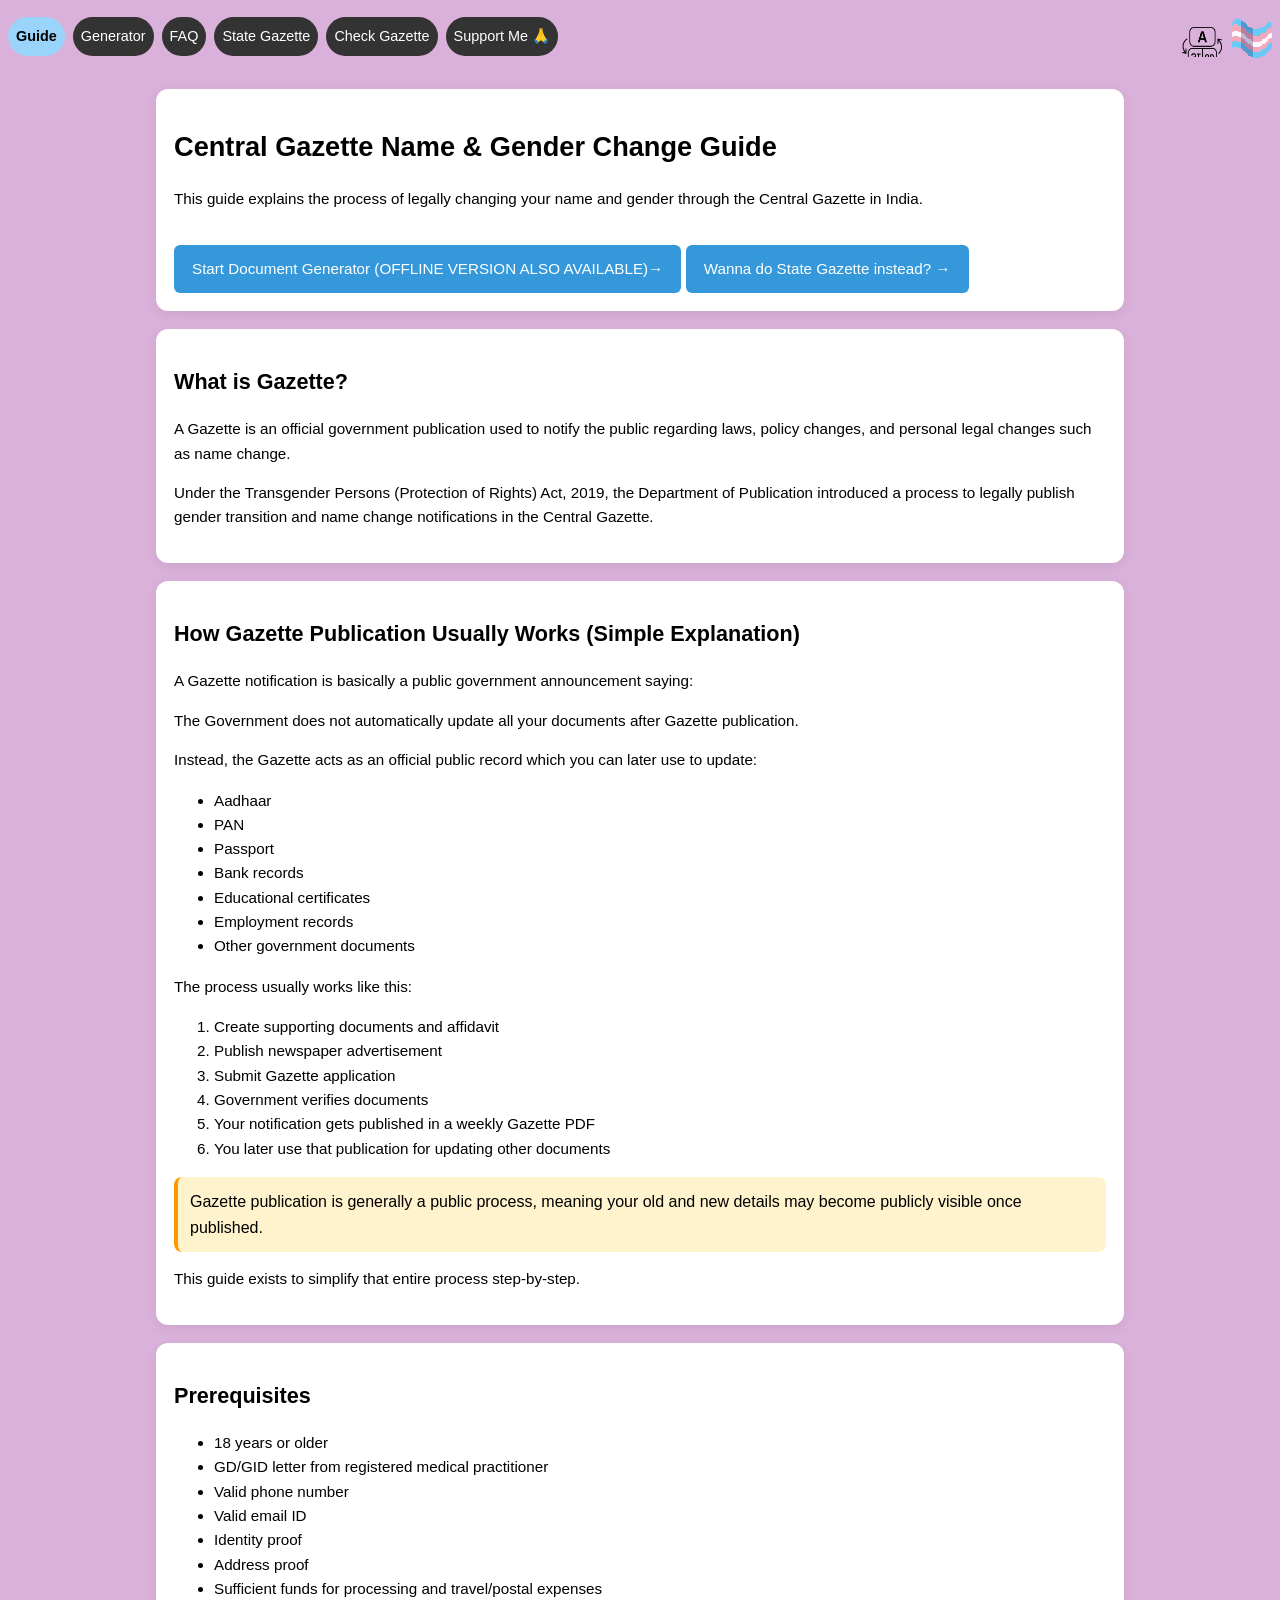
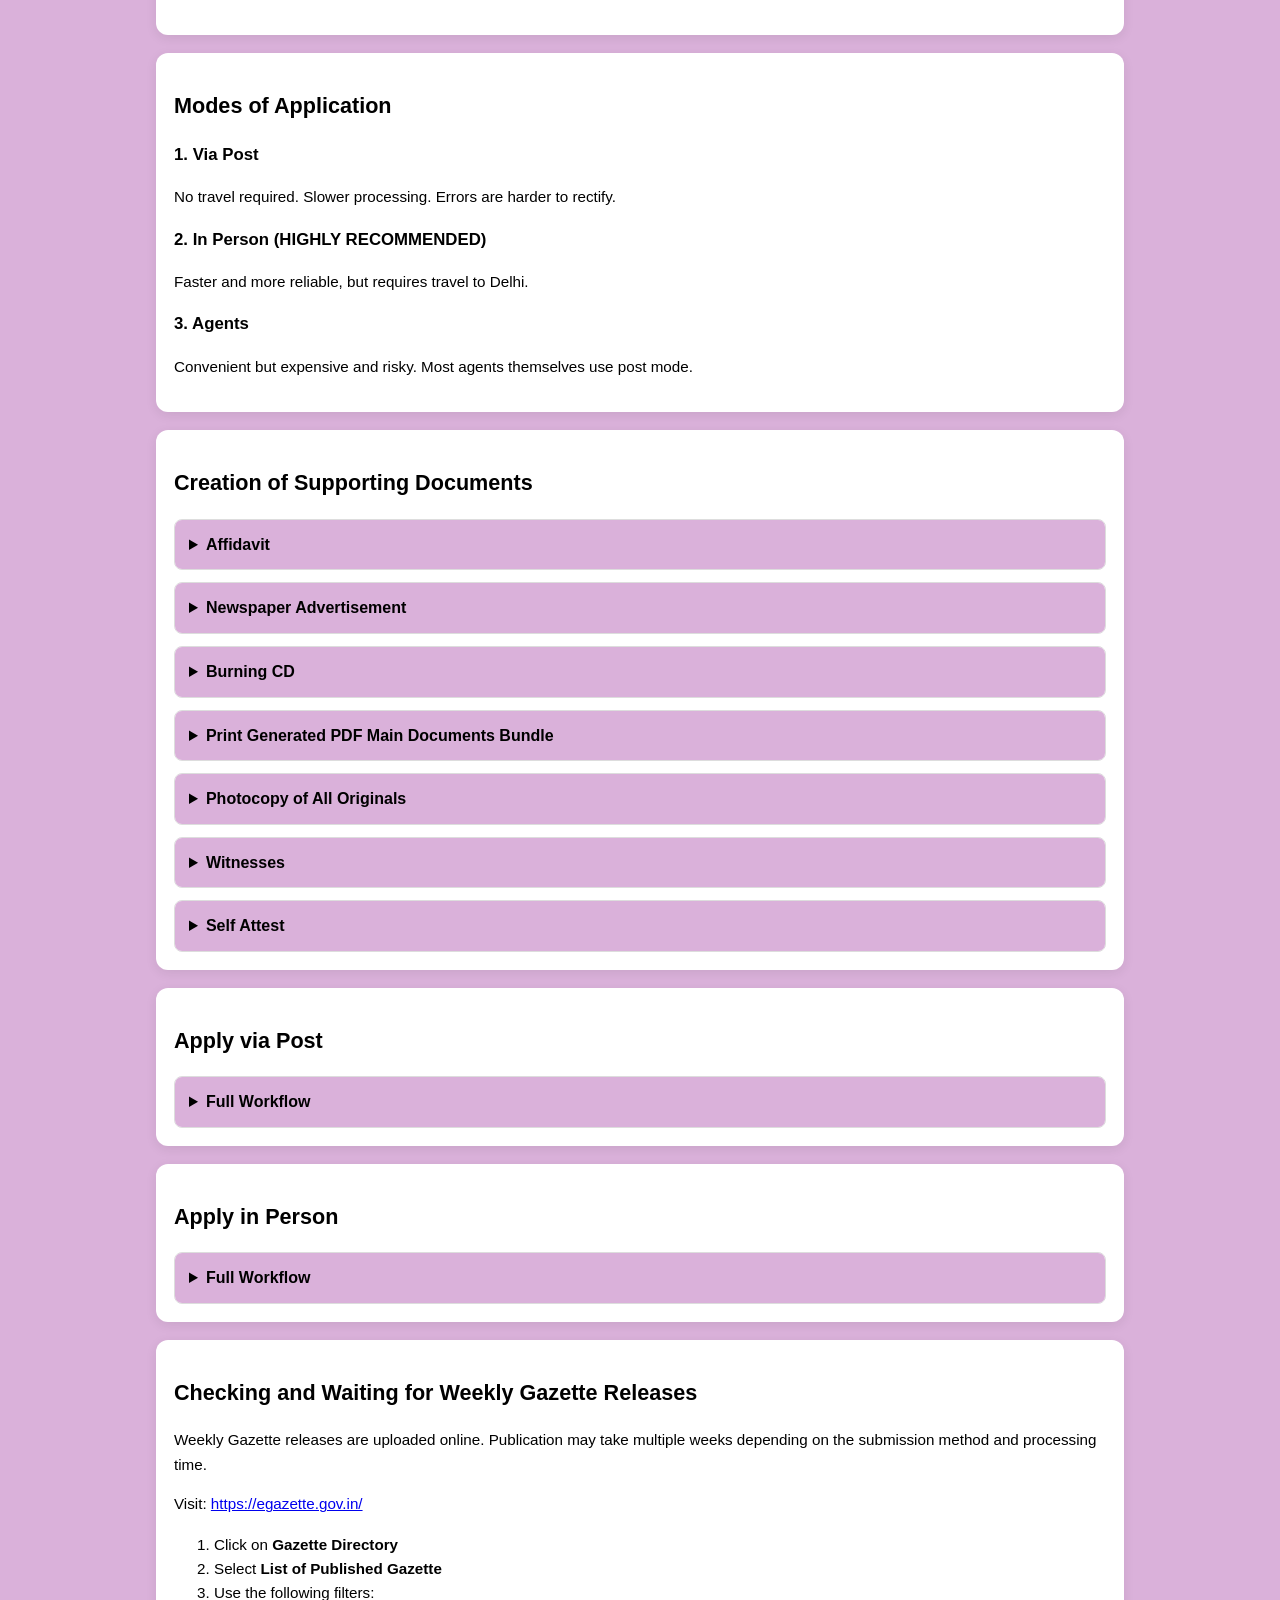
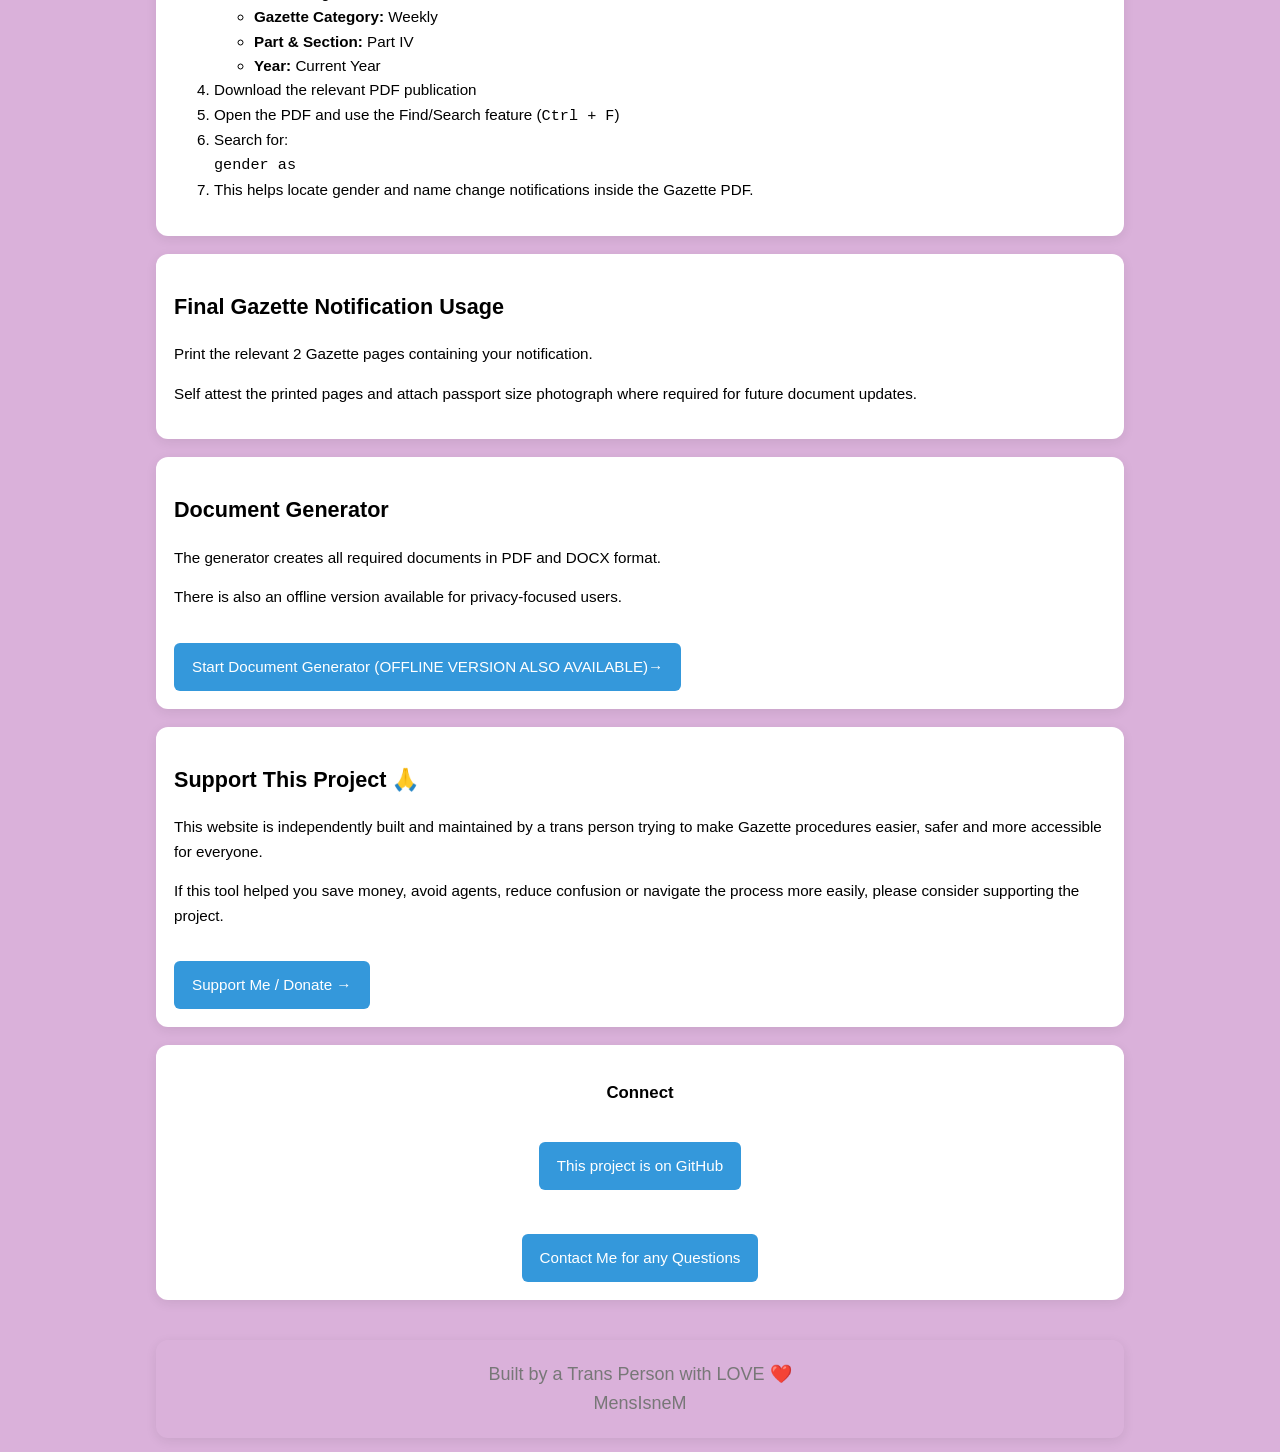
==== index.html @ 8c6c2947 "Update index.html" ====
<!DOCTYPE html>
<html lang="en">
<head>
<link rel="stylesheet" href="assets/styles.css">
<meta charset="UTF-8">
<meta name="viewport" content="width=device-width, initial-scale=1.0">
<title>Gazette Guide</title>

</head>
<style>
info-box {
  position: absolute;
  bottom: 130%;
  left: 50%;
  color: white;
  font-size: 12px;
  width: 200px;
  background: #eef7ff;
  border-left: 4px solid #3498db;
  padding: 12px;
  border-radius: 8px;
  margin-top: 12px;
  }
.ref-image {
  margin-top: 12px;
}

.ref-image img {
  background: #ddd;
}
img {
  width: 100%;
  height: auto;
  border-radius: 8px;
  margin-top: 10px;
}
</style>
<body>

<script>
// 1. Removed the 'layout' property so the standard combo box generates
function googleTranslateElementInit() {
  new google.translate.TranslateElement({
    pageLanguage: 'en',
    includedLanguages: 'en,hi,ta,kn,te,ml,bn,mr'
  }, 'google_translate_element');
}
</script>

<script src="https://translate.google.com/translate_a/element.js?cb=googleTranslateElementInit"></script>

<script>
let googleCombo = null;

function waitForTranslate() {
  // Looks for the standard translate dropdown
  googleCombo = document.querySelector(".goog-te-combo");

  if (!googleCombo) {
    setTimeout(waitForTranslate, 500);
  }
}

waitForTranslate();

function changeLanguage(lang) {
  if (!googleCombo) {
    console.log("Google Translate not ready yet");
    return;
  }

  // Set the value to the chosen language
  googleCombo.value = lang;
  
  // 2. Added { bubbles: true } so Google's listener actually hears the change
  googleCombo.dispatchEvent(new Event("change", { bubbles: true }));
}
</script>
<div id="navbar"></div>

<div class="container">

<!-- HERO -->
<div class="section">
  <h1>Central Gazette Name & Gender Change Guide</h1>

  <p>
    This guide explains the process of legally changing your name and gender
    through the Central Gazette in India.
  </p>

  <a href="generator.html" class="btn">Start Document Generator (OFFLINE VERSION ALSO AVAILABLE)→</a>
  <a href="State-gazette.html" class="btn">Wanna do State Gazette instead? →</a>
</div>

<!-- WHAT IS GAZETTE -->
<div class="section">
  <h2>What is Gazette?</h2>

  <p>
    A Gazette is an official government publication used to notify the public
    regarding laws, policy changes, and personal legal changes such as name change.
  </p>

  <p>
    Under the Transgender Persons (Protection of Rights) Act, 2019, the Department
    of Publication introduced a process to legally publish gender transition and
    name change notifications in the Central Gazette.
  </p>
</div>
<!-- HOW GAZETTE WORKS -->
<div class="section">

<h2>How Gazette Publication Usually Works (Simple Explanation)</h2>

<p>
A Gazette notification is basically a public government announcement saying:
</p>

<div class="info-box">

"This person previously known as X should now be known as Y, and/or their gender should now be recorded as Z."

</div>

<p>
The Government does not automatically update all your documents after Gazette publication.
</p>

<p>
Instead, the Gazette acts as an official public record which you can later use to update:
</p>

<ul>
  <li>Aadhaar</li>
  <li>PAN</li>
  <li>Passport</li>
  <li>Bank records</li>
  <li>Educational certificates</li>
  <li>Employment records</li>
  <li>Other government documents</li>
</ul>

<p>
The process usually works like this:
</p>

<ol>
  <li>Create supporting documents and affidavit</li>
  <li>Publish newspaper advertisement</li>
  <li>Submit Gazette application</li>
  <li>Government verifies documents</li>
  <li>Your notification gets published in a weekly Gazette PDF</li>
  <li>You later use that publication for updating other documents</li>
</ol>

<div class="warning-box">

Gazette publication is generally a public process, meaning your old and new details may become publicly visible once published.

</div>

<p>
This guide exists to simplify that entire process step-by-step.
</p>

</div>
<!-- PREREQUISITES -->
<div class="section">
  <h2>Prerequisites</h2>

  <ul>
    <li>18 years or older</li>
    <li>GD/GID letter from registered medical practitioner</li>
    <li>Valid phone number</li>
    <li>Valid email ID</li>
    <li>Identity proof</li>
    <li>Address proof</li>
    <li>Sufficient funds for processing and travel/postal expenses</li>
  </ul>
</div>

<!-- MODES -->
<div class="section">
  <h2>Modes of Application</h2>

  <h3>1. Via Post</h3>
  <p>No travel required. Slower processing. Errors are harder to rectify.</p>

  <h3>2. In Person (HIGHLY RECOMMENDED)</h3>
  <p>Faster and more reliable, but requires travel to Delhi.</p>

  <h3>3. Agents</h3>
  <p>Convenient but expensive and risky. Most agents themselves use post mode.</p>
</div>

<!-- CREATION OF SUPPORTING DOCS -->
<div class="section">

<h2>Creation of Supporting Documents</h2>

<!-- AFFIDAVIT -->
<details>
<summary> Affidavit</summary>

<div class="details-content">

<p>
Create or purchase an E-Stamp paper. there are many E-Stamp shops everywhere, go to one and instruct them to make a article 4 affidavit.</p>
<p>1. Give them the DETAILS as: <br>First party = Deadname <br>second party = not available(N/A) <br>stamp duty paid by = Deadname
</p>

<p>
2. Print or get it printed at the e-stamp shop, USE/Give the affidavit Matter DOCX generated to the E-stamp shop so they Over-Print the Matter on-to the empty place of the newly made E-stamp paper.
</p>

<p>
3. Get witness signatures.</p> 
<p>4. Notarize it with sign, seal and file entry.
Attach passport size photo if required.
</p>

<div class="subpoint">

<h4>Notary</h4>

<p>
Visit any practicing notary advocate. Ensure sign, seal and register/file entry
are done properly.
</p>

</div>

<details class="ref-image">
<summary> Affidavit Reference Image (without notary seals)</summary>

<div class="details-content">
<img src="ref/news-gazette-affidavit.webp" alt="News And Gazette Affidavit" loading="lazy">
</div>

</details>

</div>
</details>

<!-- NEWSPAPER -->
<details>
<summary> Newspaper Advertisement</summary>

<div class="details-content">

<p>
One English or Hindi <b>national daily</b> newspaper is generally sufficient.
</p>

<p>
Use the exact public notice format generated by the tool.
</p>

<p>
Recommended newspapers include The Economic Times and other widely circulated editions.
</p>

<p>
Preserve multiple physical copies safely for future updates such as Passport.
</p>

<details class="ref-image">
<summary> Example Advert</summary>

<div class="details-content">
<img src="ref/Advert_example.webp" alt="Example Advert" loading="lazy">
</div>
</details>
<div class="details-content">

<h4>Guide for The Economic Times</h4>
<details class="ref-image">
  <summary> Visual guide for Placing ad</summary>

  <div class="details-content">

    <img src="ref/news-guide1.webp" alt="News Guide 1" loading="lazy">
    <img src="ref/news-guide2.webp" alt="News Guide 2" loading="lazy">
    <img src="ref/news-guide3.webp" alt="News Guide 3" loading="lazy">
    <img src="ref/news-guide4.webp" alt="News Guide 4" loading="lazy">
    <img src="ref/news-guide5.webp" alt="News Guide 5" loading="lazy">

  </div>
</details>
<p>
Use a recommended newspaper like <b>Economic Times</b>. You can book an online advertisement here:
</p>

<p>
<a href="https://ads.timesofindia.com/" target="_blank">
https://ads.timesofindia.com/
</a>
</p>

<p><b>Booking Steps:</b></p>

<p>
Book commercial ads <br>→ Select category: <b>Tenders and Notices</b> <br>→  
Select type: <b>Display Ad Single Column</b> <br>→  
Select ad design & city <br>→  
"I wish to place ad in": <b>Choose your District/City</b> <br>→ Continue <br>
</p>

<p>
If prompted, sign in (use your <b>dead name</b> so invoice matches).
</p>

<p>
Header: <b>PUBLIC NOTICE</b> <br>→  
Select individual editions <br>→ Choose <b>Economic Times (CHOOSEN CITY)</b> <br>→  
Number of ads: <b>1</b> <br>→  
Publishing date: choose carefully (plan physical copy collection)
</p>

<p>
Compose ad:
</p>

<ul>
  <li>Box 1: <b>PUBLIC NOTICE</b></li>
  <li>Box 2: Text from generator tool</li>
  <li>Box 3: Full dead name</li>
</ul>

<p>
Preview will appear <br>→ Click <b>Calculate</b> <br>→ Continue <br>→  
Click <b>Ad Preview</b> <br>→ Download preview PDF <br>→  
Check "I hereby approve..." <br>→ Proceed
</p>

<p>
Final checkout:
</p>

<ul>
  <li>Upload <b>Affidavit + GID letter</b></li>
  <li>Comment: <b>"attached affidavit and gid"</b></li>
  <li>Apply promo code (if any)</li>
  <li>Proceed to payment</li>
</ul>

<p>
You will receive communication via email. If there are issues, they will contact you via call/email.  
Make sure to check cancellation terms if needed.
</p>


</div>



<div class="subpoint">

<h4>Collecting Physical Copies</h4>
<p>
Before placing the advert, ensure the newspaper edition is available locally.  
Contact newspaper vendors or distributors a day before and reserve <b>5–6 copies</b>.
</p>

<p>
No need to mention purpose—just request extra copies.  
Collect from agency office if required, or gather from multiple newsstands.
</p>
<p>
Coordinate with local newspaper vendors or agencies beforehand to reserve copies.
</p>


</div>
</details>

<!-- CD -->
<details>
<summary> Burning CD</summary>

<div class="details-content">

<p>
Use a blank CD (not DVD). Burn only the DOCX content generated by the tool.
</p>

<p>
Cyber cafes and xerox shops can usually perform CD burning if you do not own a CD writer.
</p>

<details class="ref-image">
<summary> CD matter example</summary>

<div class="details-content">
<img src="ref/CD_matter.webp" alt="CD Burning" loading="lazy">
 
</div>

</details>

</div>
</details>

<!-- MAIN DOCS -->
<details>
<summary> Print Generated PDF Main Documents Bundle</summary>

<div class="details-content">

<p>
Print all generated PDFs in A4 format including:
</p>

<ul>
<li>Undertaking</li>
<li>Self Declaration</li>
<li>Request Letter</li>
<li>CD Certificate</li>
</ul>

</div>
</details>

<!-- PHOTOCOPIES -->
<details>
<summary> Photocopy of All Originals</summary>

<div class="details-content">

<p>
Take black and white photocopies of all relevant documents such as:
</p>

<ul>
<li>Aadhaar</li>
<li>PAN</li>
<li>Passport</li>
<li>10th Marks Card</li>
<li>GID Letter</li>
<li>Affidavit</li>
<li>Medical Intervention Certificates</li>
<li>Newspaper Advertisement</li>
</ul>

</div>
</details>

<!-- WITNESSES -->
<details>
<summary> Witnesses</summary>

<div class="details-content">

<p>
Witnesses must sign on Undertaking, Self Declaration and Affidavit where applicable.
</p>

</div>
</details>

<!-- SELF ATTEST -->
<details>
<summary> Self Attest</summary>

<div class="details-content">

<p>
Sign and date photocopies before submission.
</p>

<details class="ref-image">
<summary> Reference Image</summary>

<div class="details-content">
<img src="ref/Self-Attested-Pan-Card.webp" alt="Self Attest" loading="lazy">
</div>

</details>

</div>
</details>

</div>

<!-- APPLY VIA POST -->
<div class="section">

<h2>Apply via Post</h2>

<details>
<summary> Full Workflow</summary>

<div class="details-content">

<div class="point">
<h4>1. Pay and Print Tax Challan on BharatKosh</h4>


<div class="bharatkosh-guide">
  <h2>BharatKosh Payment Guide</h2>

  <p>
    Generate and pay Gazette publication fees through the BharatKosh portal,
    then print and save the challan/payment receipt PDF.
  </p>

  <p>
    <strong>Portal:</strong><br>
    <a href="https://bharatkosh.gov.in/" target="_blank">
      https://bharatkosh.gov.in/
    </a>
  </p>

  <ol>
    <li>
      Open the BharatKosh portal and select:
      <br>
      <strong>Quick Payment / Non-Registered Users</strong>
    </li>

    <li>
      Under <strong>Depositor's Category</strong>, select:
      <br>
      <strong>Individual</strong>
    </li>

    <li>
      In the <strong>Purpose</strong> section:
      <ul>
        <li>Click the <strong>magnifying glass/search icon</strong></li>
        <li>A popup window will open</li>
      </ul>
    </li>

    <li>
      Inside the popup:
      <ul>
        <li>
          Under <strong>Ministry</strong>, select:
          <br>
          <strong>Ministry of Housing and Urban Affairs</strong>
        </li>

        <li>
          In the <strong>Purpose</strong> search box, type:
          <br>
          <code>sale of gazette</code>
        </li>

        <li>
          Select the highlighted search result and press <strong>Search</strong>
        </li>

        <li>
          Click the <strong>blue highlighted text</strong>
        </li>
      </ul>
    </li>

    <li>
      Under <strong>Drawing & Disbursing Office (DDO)</strong>, select:
      <br>
      <strong>Controller of Publication, New Delhi</strong>
    </li>

    <li>
      Enter the payment amount:
      <ul>
        <li><strong>₹1400</strong> base fee</li>
        <li><strong>+ ₹250 per alias</strong> (if applicable)</li>
      </ul>
    </li>

    <li>
      In the <strong>Remarks</strong> field, enter:
      <br>
      <code>Name and Gender change</code>
    </li>

    <li>
      Enter the captcha and press <strong>Add</strong>
    </li>

    <li>
      After the payment entry appears in the list, press:
      <br>
      <strong>NEXT</strong>
    </li>

    <li>
      Enter your full personal details and press:
      <br>
      <strong>NEXT</strong>
    </li>

    <li>
      Select:
      <br>
      <strong>Online Payment</strong>
      <br>
      then press:
      <br>
      <strong>Pay</strong>
    </li>

    <li>
      After successful payment:
      <ul>
        <li>Save the <strong>Acknowledgement Number</strong></li>
        <li>Download and save the <strong>Payment Receipt PDF</strong></li>
        <li>Print the receipt for your Gazette application packet</li>
      </ul>
    </li>
  </ol>

  <div class="note">
    <strong>Important:</strong><br>
    Please select the appropriate Ministry from the dropdown menu while searching for the Purpose.
  </div>
</div>
<details class="ref-image">
<summary> Reference Image</summary>

<div class="details-content">
<img src="ref/BHARATHKOSH.webp" alt="Bharatkosh" loading="lazy">
</div>

</details>
</div>

<div class="point">
<h4>2. Enclose Everything in Envelope</h4>

<p>
Arrange all original supporting documents, photocopies, CD, challan and generated forms neatly.</p>

<p>Only a <b>A4 Clothline Envolope</b> should be used, Do not use other type as can break in transit.</p>
<p> 
<b>TOP of the Application file.</b><br>
1-Request letter (two passport size photos stapled and signed over-top right corner)<br>
2-Bharatkosh payment printout<br>
3-Public Notice<br>
4-Photocopy of GID (Self Attested)<br>
5-Photocopy of Other Medical documents (Self Attested)<br>
6-Photocopy of Aadhaar (Self Attested)<br>
7-Photocopy of PAN (Self Attested)<br>
8-Photocopy of Other ID proof (Self Attested)<br>
9-Original Affidavit<br>
10-Original Newspaper Advert only 1 Page folded (Circle the advert in pen)<br>
11-Photocopy of the Affidavit (Self Attested)<br>
12-Undertaking<br>
13-Public notice<br>
14-Burned CD Inside Hard case and cover (Make sure to use 2 layers of bubble wrap)<br>
15-CD Certificate<br>
<b>^ BOTTOM of the Application file.</b>
</p>

</div>

<div class="point">
<h4>3. Use the Posting Label Generated by Tool</h4>

<p>
Print and paste generated postal label onto envelope.
</p>
</div>

<div class="point">
<h4>4. Submission at Any IndiaPost Office</h4>

<p>
Submit via IndiaPost's Speed Post ONLY and preserve tracking/number slip safely.
</p>
</div>

</div>
</details>

</div>

<!-- APPLY IN PERSON -->
<div class="section">

<h2>Apply in Person</h2>

<details>
<summary> Full Workflow</summary>

<div class="details-content">

<div class="point">
<h4>Plan Trip to Department of Publication, Delhi</h4>

<p>
Plan accommodation, travel and document organization before arriving.
</p>
</div>

<div class="point">
<h4>Premises</h4>

<details class="ref-image">
<summary> Map</summary>

<div class="details-content">
<img src="ref/DOP_Layout.webp" alt="Premises2" loading="lazy">
<img src="ref/route_map.webp" alt="Premises" loading="lazy">

</div>

</details>
</div>
<div class="point">
<h4>Queue</h4>

<p>
Arrive early morning to reduce waiting time.
</p>
 <p>
7AM Token que, since they issue only 200 tokens a day, its best to arrive very early.

</p>
<div class="details-content">
<img src="ref/token-que.webp"  alt="Token Queue" loading="lazy">
</div>
<p>
Issuing tokens is quick, so please sit in the numbered chairs while line moves. do not leave this que as youll loose the oppurtunity to get tokens.
</p>
<p>
Once 200 tokens are issued, they call from num 1. 10AM to 1PM they service 100 tokens and 2PM to 4PM they service rest 100 tokens.</p>
<div class="details-content">
<img src="ref/service-que.webp"  alt="Service Que" loading="lazy">
</div>
<p>The door on the left is the service hall, you would see more chairs for waiting inside (WITH AC).
</p>
<div class="details-content">
<img src="ref/Token.webp"  alt="Token" loading="lazy">
</div>
<p>
Do Not loose your token as its very important until the payment.
</p>

</div>


<div class="point">
<h4>Verification</h4>

<p>
Officials verify originals, photocopies and generated documents, sign thier name and send you off to payment.
</p>
</div>

<div class="point">
<h4>Payment via Card</h4>
<div class="details-content">
<img src="ref/Payment.webp"  alt="payment" loading="lazy">
</div>
<p>
Carry debit/credit card , they dont accept CASH, or if you forgot Cards then go to the nearby xerox shop for generating bharathkosh tax recipt and attach that with the application.
</p>
<p>
Collect the gazette recipt and keep it safe. thats it, done!.
</p>
</div>

</div>

</details>

</div>

<!-- WAITING -->
<div class="section">

  <h2>Checking and Waiting for Weekly Gazette Releases</h2>

  <p>
    Weekly Gazette releases are uploaded online. Publication may take multiple
    weeks depending on the submission method and processing time.
  </p>

  <p>
    Visit:
    <a href="https://egazette.gov.in/" target="_blank">
      https://egazette.gov.in/
    </a>
  </p>

  <ol>
    <li>
      Click on <strong>Gazette Directory</strong>
    </li>

    <li>
      Select <strong>List of Published Gazette</strong>
    </li>

    <li>
      Use the following filters:
      <ul>
        <li><strong>Gazette Category:</strong> Weekly</li>
        <li><strong>Part &amp; Section:</strong> Part IV</li>
        <li><strong>Year:</strong> Current Year</li>
      </ul>
    </li>

    <li>
      Download the relevant PDF publication
    </li>

    <li>
      Open the PDF and use the Find/Search feature
      (<code>Ctrl + F</code>)
    </li>

    <li>
      Search for:
      <br>
      <code>gender as</code>
    </li>

    <li>
      This helps locate gender and name change notifications inside the Gazette PDF.
    </li>
  </ol>

</div>

<!-- FINAL PRINT -->
<div class="section">

<h2>Final Gazette Notification Usage</h2>

<p>
Print the relevant 2 Gazette pages containing your notification.
</p>

<p>
Self attest the printed pages and attach passport size photograph where required for future document updates.
</p>

</div>

<!-- GENERATOR -->
<div class="section">

<h2>Document Generator</h2>

<p>
The generator creates all required documents in PDF and DOCX format.
</p>

<p>
There is also an offline version available for privacy-focused users.
</p>

<a href="generator.html" class="btn">Start Document Generator (OFFLINE VERSION ALSO AVAILABLE)→</a>

</div>
<div class="section">

<h2>Support This Project 🙏</h2>

<p>
This website is independently built and maintained by a trans person trying to make Gazette procedures easier, safer and more accessible for everyone.
</p>

<p>
If this tool helped you save money, avoid agents, reduce confusion or navigate the process more easily, please consider supporting the project.
</p>

<a href="support.html" class="btn">
Support Me / Donate →
</a>

</div>
<div class="section center">
  <h3>Connect</h3>

  
  <a class="btn" href="https://github.com/MensIsneM/Gazette" target="_blank">
    This project is on GitHub
  </a>

  <br><br>

  <a class="btn" href="mailto:mensisnem.dev@gmail.com">
    Contact Me for any Questions
  </a>
</div>

<!-- FOOTER -->
<div class="footer">
  Built by a Trans Person with LOVE ❤️<br>MensIsneM
</div>
<script src="assets/components.js"></script>
<script>
  loadNavbar("guide");
</script>
</div>
</div>
</body>
</html>
---- assets/styles.css ----
body {
  font-family: Arial, sans-serif;
  margin: 0;
  background: #DAB1DA;
  line-height: 1.6;
  overflow-x: hidden;
  max-width: 100vw; 
  top: 0 !important;
}

.container {
  width: 100%;
  max-width: 1000px;
  margin: auto;
  padding: 16px;
  box-sizing: border-box;
}

.section {
  background: white;
  padding: 18px;
  margin-bottom: 18px;
  border-radius: 12px;
  box-shadow: 0 3px 12px rgba(0,0,0,0.08);
}

.center {
  text-align: center;
}

.footer {  
padding: 20px;
  text-align: center;  margin-top: 20px;
  font-size: 18px;  border-radius: 12px;
  color: #777;  box-shadow: 0 3px 12px rgba(0,0,0,0.08);
  margin-top: 40px;}


/* navigation bar */

.nav {
  background: transparent;
  padding: 8px;
  position: sticky;
  top: 0;
  z-index: 1000;

  display: flex;
  align-items: center;
  gap: 8px;
  flex-wrap: wrap;
}

.nav a {
  color: white;
  text-decoration: none;

  background: #333;

  padding: 8px 8px;
  border-radius: 500px;

  font-size: 0.9rem;
  transition: 0.2s;
}

.nav a:hover {
  background: #444;
}

.nav a.active {
  background: #9bd4fa;
  color: black;
  font-weight: bold;
}

.nav-right {
  margin-left: auto;

  display: flex;
  align-items: center;
  gap: 10px;

  flex-shrink: 0;
}

.nav-flag {
  width: 40px;
  height: auto;
  image-rendering: pixelated;
  opacity: 0.9;
  flex-shrink: 0;
}

.flag-link {

  background: transparent !important;

  padding: 0 !important;

  border-radius: 0 !important;

  box-shadow: none !important;
}

.btn {
  display: inline-block;
  margin-top: 18px;
  padding: 12px 18px;
  background: #3498db;
  color: white;
  text-decoration: none;
  border-radius: 6px;
  font-size: 0.95rem;
}

button {
  margin-top: 8px;
}

button:hover { opacity: 0.9; }
.btn-generate { background: #3498db; color: black; }
.btn-print { background: #5BCEFA; color: black; }
.btn-pdf { background: #F5A9B8; color: black; }
.btn-cddocx { background: #5BCEFA; color: black; }
.btn-docx { background: #F5A9B8; color: black; }
.btn-envlp { background: #5BCEFA; color: black; }

.support-btn {

  position: relative;
  overflow: hidden;

  background: #333;

  animation: supportGlow 4s ease-in-out infinite;

  transition: 0.3s;
}

@keyframes supportGlow {

  0% {
    transform: scale(1);
    background: #333;
    box-shadow: 0 0 0 rgba(255,105,180,0);
  }

  25% {
    background: #444;
  }

  50% {
    transform: scale(1.05);

    background: #ff77c8;

    box-shadow:
      0 0 14px rgba(255,105,180,0.5),
      0 0 24px rgba(120,190,255,0.35);
  }

  75% {
    background: #6bbcff;
  }

  100% {
    transform: scale(1);

    background: #333;

    box-shadow: 0 0 0 rgba(255,105,180,0);
  }

}


.info-icon {
  position: relative;
  display: inline-block;
  margin-left: 10px;
  font-size: 20px;
  color: #555;
  cursor: pointer;
}

.info-box {
  display: none;
  position: absolute;
  bottom: 130%;
  left: 50%;
  transform: translateX(-50%);
  color: white;
  font-size: 12px;
  width: 200px;
  z-index: 1000;
  background: #eef7ff;
  border-left: 4px solid #3498db;
  padding: 12px;
  border-radius: 8px;
  margin-top: 12px;
}


.info-box::after {
  content: "";
  position: absolute;
  top: 100%;
  left: 50%;
  transform: translateX(-50%);
  border-width: 6px;
  border-style: solid;
  border-color: #222 transparent transparent transparent;
}

/* Desktop hover support */
.info-icon:hover .info-box {
  display: block;
}

/* Active state for mobile */
.info-icon.active .info-box {
  display: block;
}


.warning-box {
  background: #fff3cd;
  border-left: 4px solid #ff9800;
  padding: 12px;
  border-radius: 8px;
  margin-top: 12px;
}

.danger-box {
  background: #ffe5e5;
  border-left: 4px solid #e53935;
  padding: 12px;
  border-radius: 8px;
  margin-top: 12px;
}

.last-reviewed {
  opacity: 0.7;
  font-size: 0.85rem;
  margin-top: 10px;
}

.card {
  background: #f8f8f8;
  padding: 16px;
  border-radius: 10px;
  margin-top: 15px;
  border-left: 5px solid #3498db;
}

.card h2 {
  margin-top: 0;
  margin-bottom: 8px;
  font-size: 1.2rem;
}

.card p {
  margin: 0;
  color: #444;
}

details {
  margin-top: 12px;
  border: 1px solid #ddd;
  border-radius: 8px;
  background: #fafafa;
  overflow: hidden;
}

details[open] summary {
  border-bottom: 1px solid #ddd;
  background: #9bd4fa;
}

.details-content {
  padding: 14px;
}

summary {
  cursor: pointer;
  padding: 12px 14px;
  font-weight: bold;
  background: #DAB1DA;
  user-select: none;
}

.subpoint {
  margin-left: 10px;
  border-left: 3px solid #ddd;
  padding-left: 12px;
  margin-top: 10px;
}


h1 { font-size: 1.7rem; }
h2 { font-size: 1.35rem; }
h3 { font-size: 1.05rem; }

p, li {
  font-size: 0.95rem;
}

.translate-overlay {

  position: absolute;

  top: 0;
  left: 0;

  width: 40px;
  height: 40px;

  z-index: 2;

  opacity: 0;
}

#google_translate_element {

  position: absolute;

  opacity: 0;

  pointer-events: none;

  z-index: -9999;
}
.skiptranslate iframe {
  display: none !important;
}
.goog-te-gadget-simple {
  background: transparent !important;
}
.translate-wrapper {

  position: relative;

  width: 40px;
  height: 40px;
  overflow: hidden;
}

.translate-icon {

  width: 40px;
  height: 40px;

  position: absolute;

  top: 0;
  left: 0;

  pointer-events: none;

  z-index: 1;
}

.custom-language {

  position: absolute;

  top: 0;
  left: 0;

  width: 40px;
  height: 40px;

  opacity: 0;

  cursor: pointer;

  z-index: 2;
}
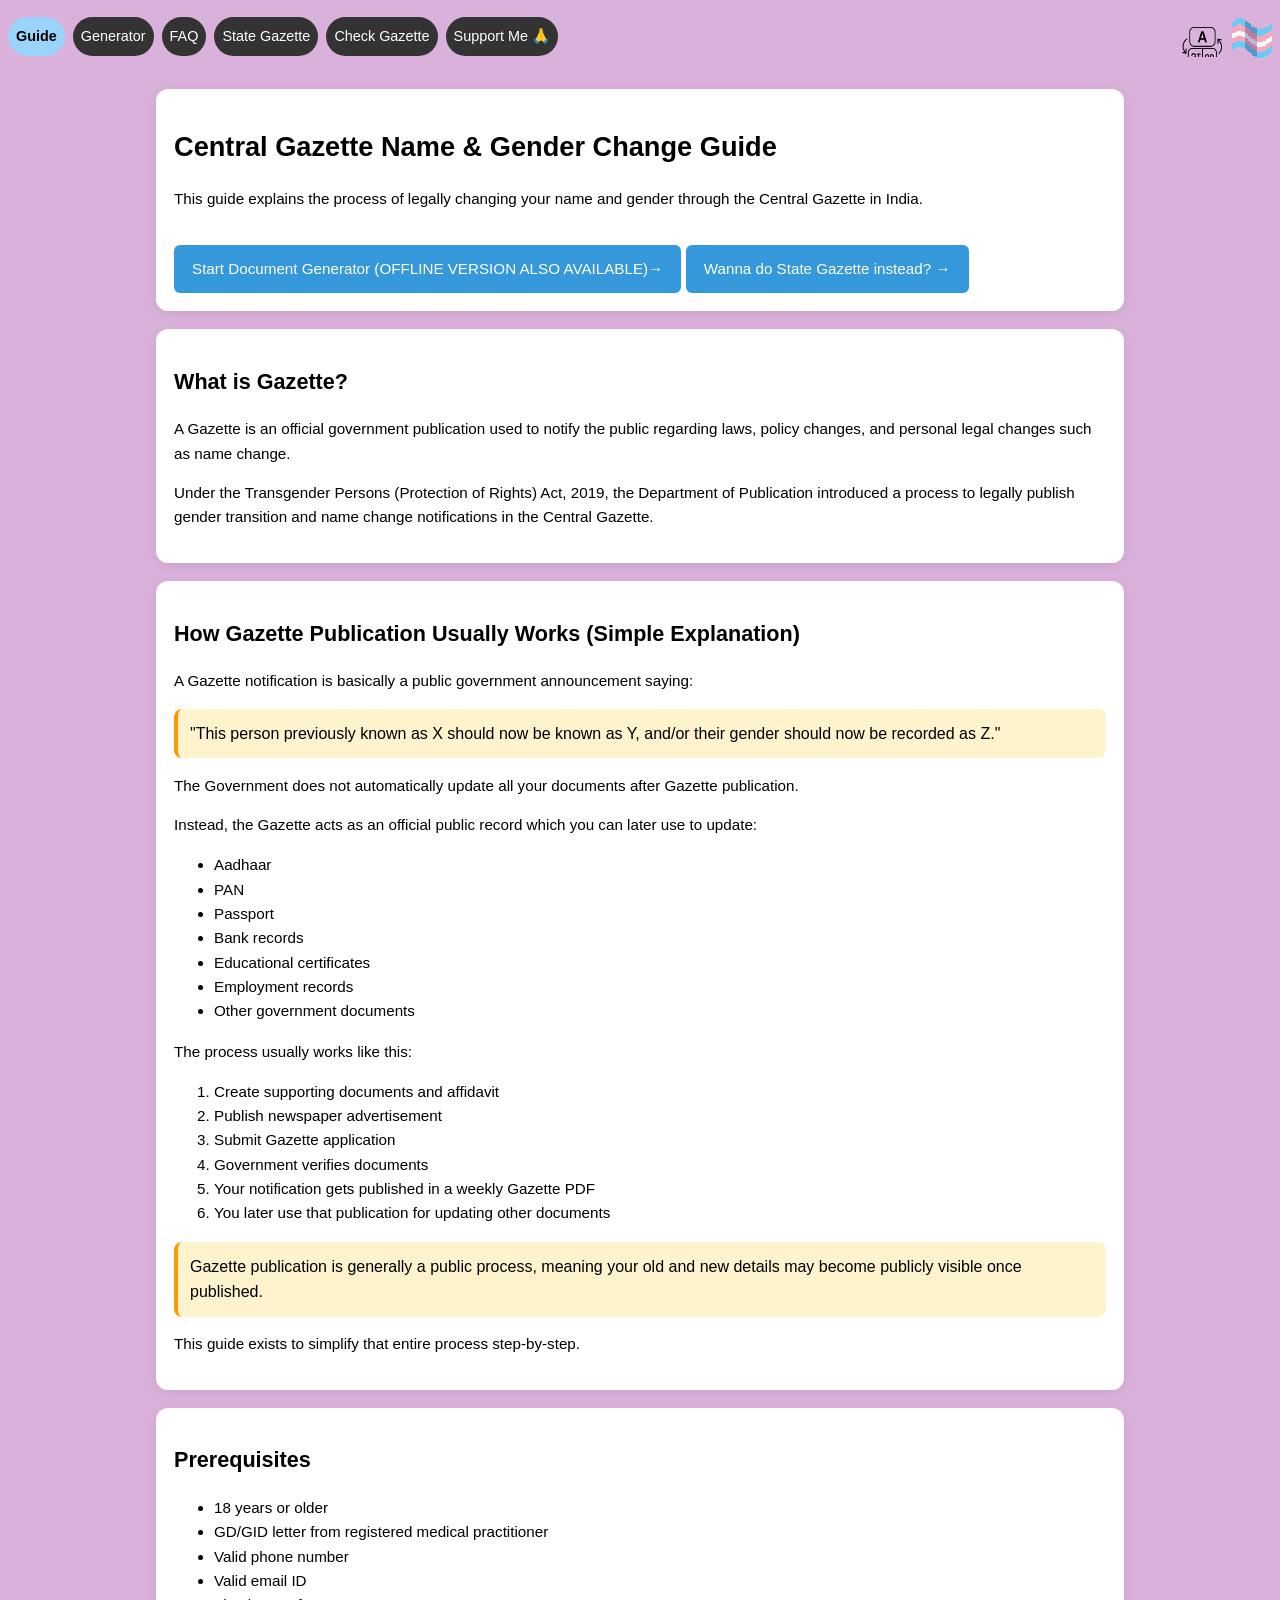
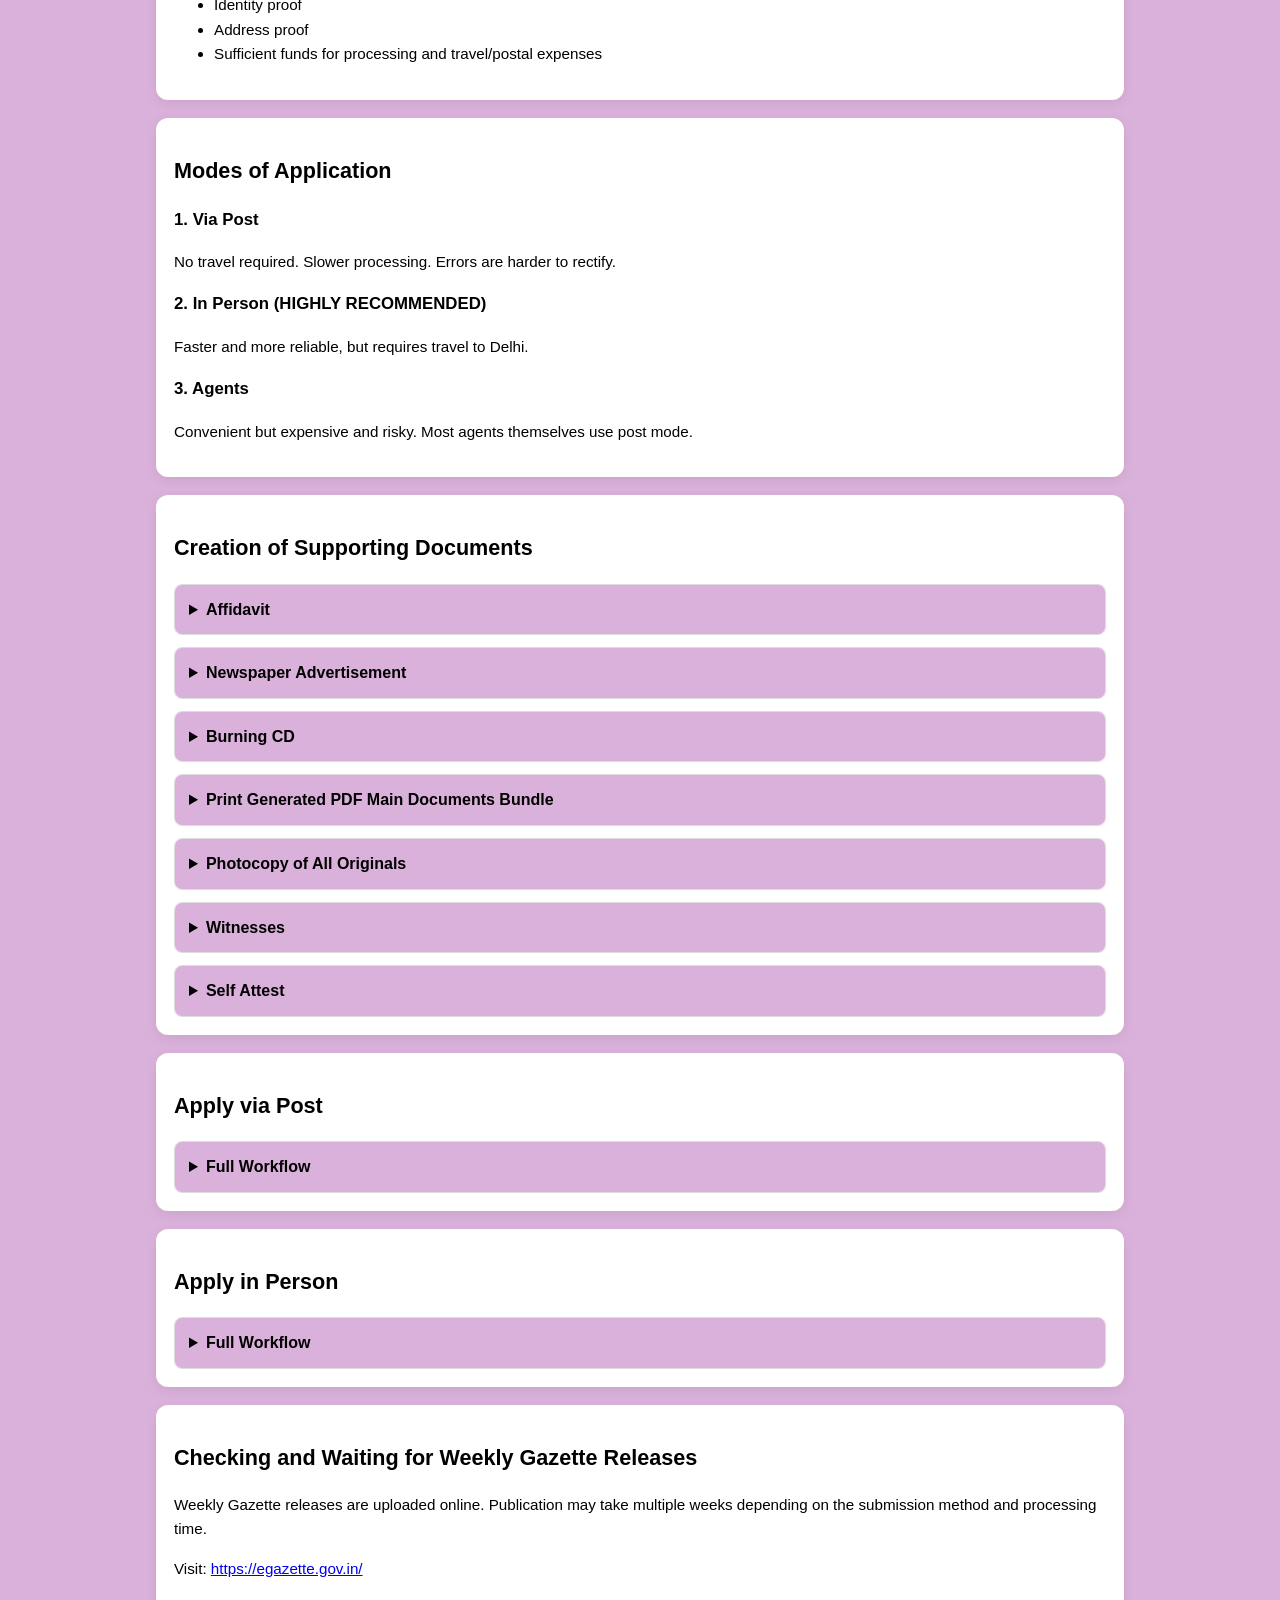
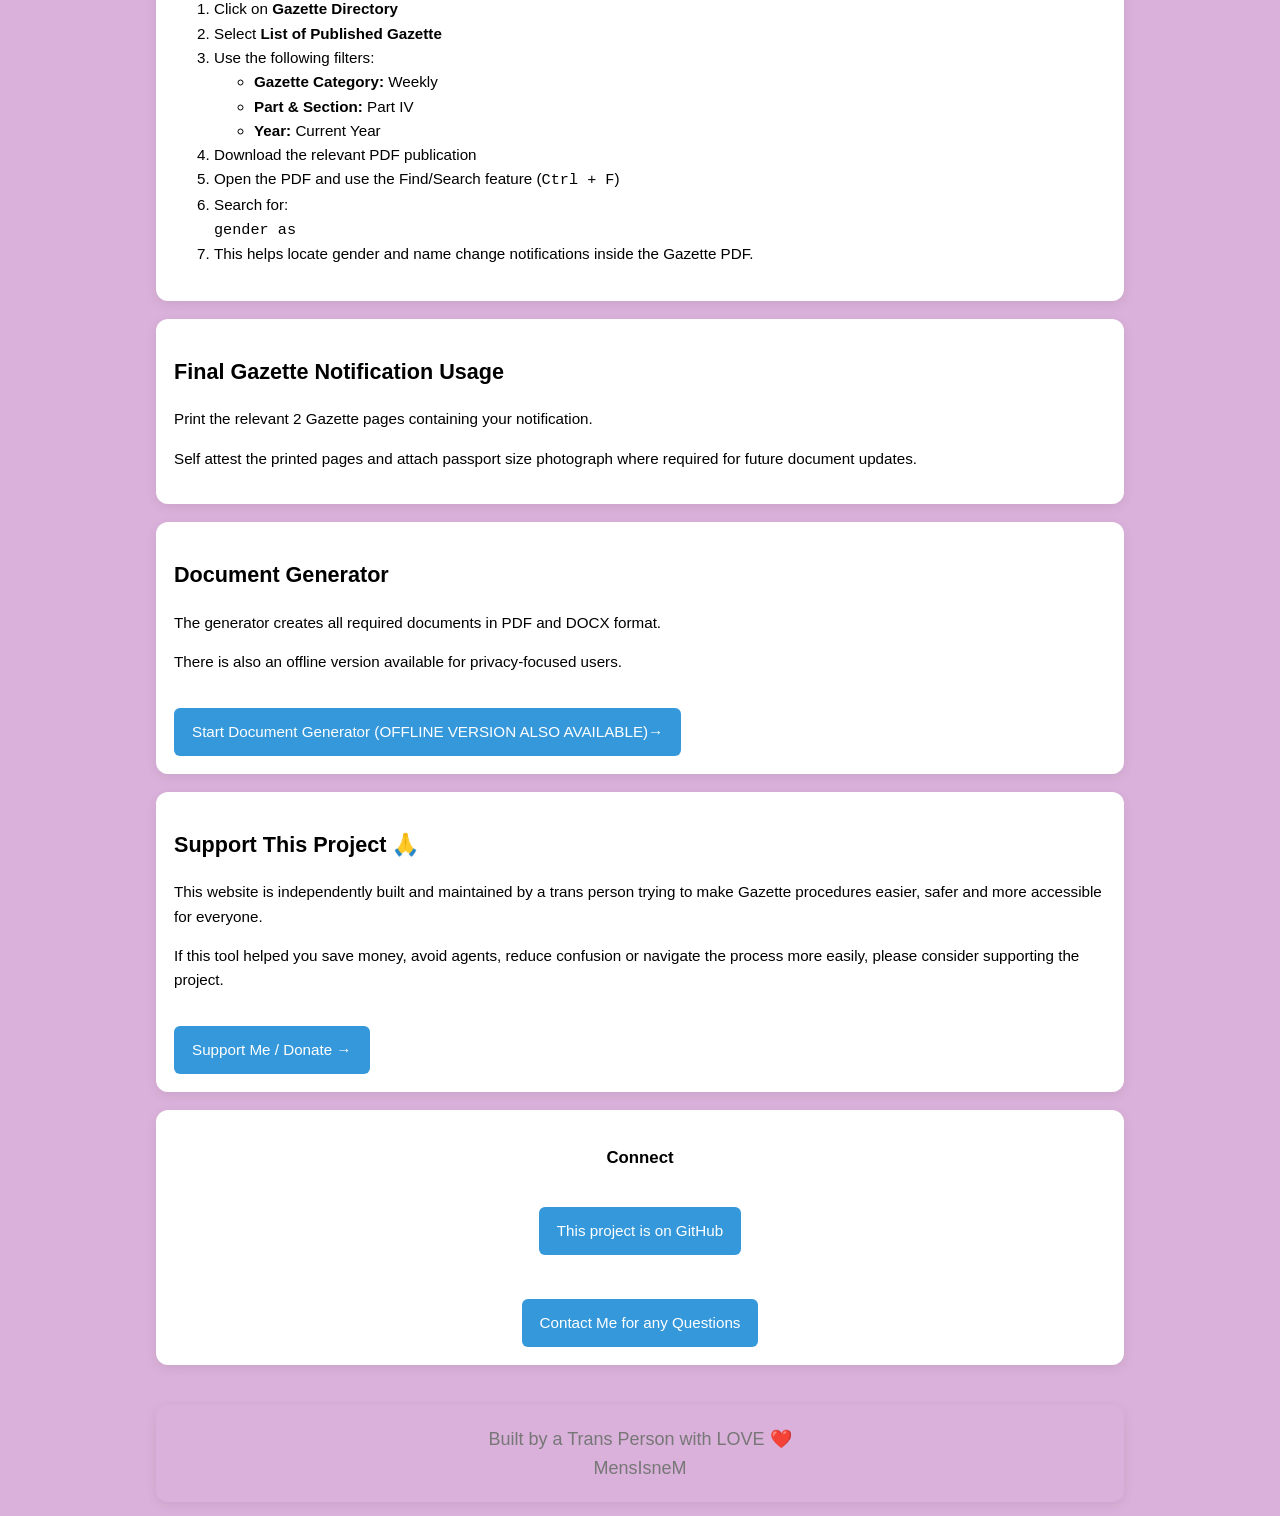
==== commit 70bd3a46: "Update index.html" ====
--- a/index.html
+++ b/index.html
@@ -117,7 +117,7 @@
 A Gazette notification is basically a public government announcement saying:
 </p>
 
-<div class="info-box">
+<div class="warning-box">
 
 "This person previously known as X should now be known as Y, and/or their gender should now be recorded as Z."
 
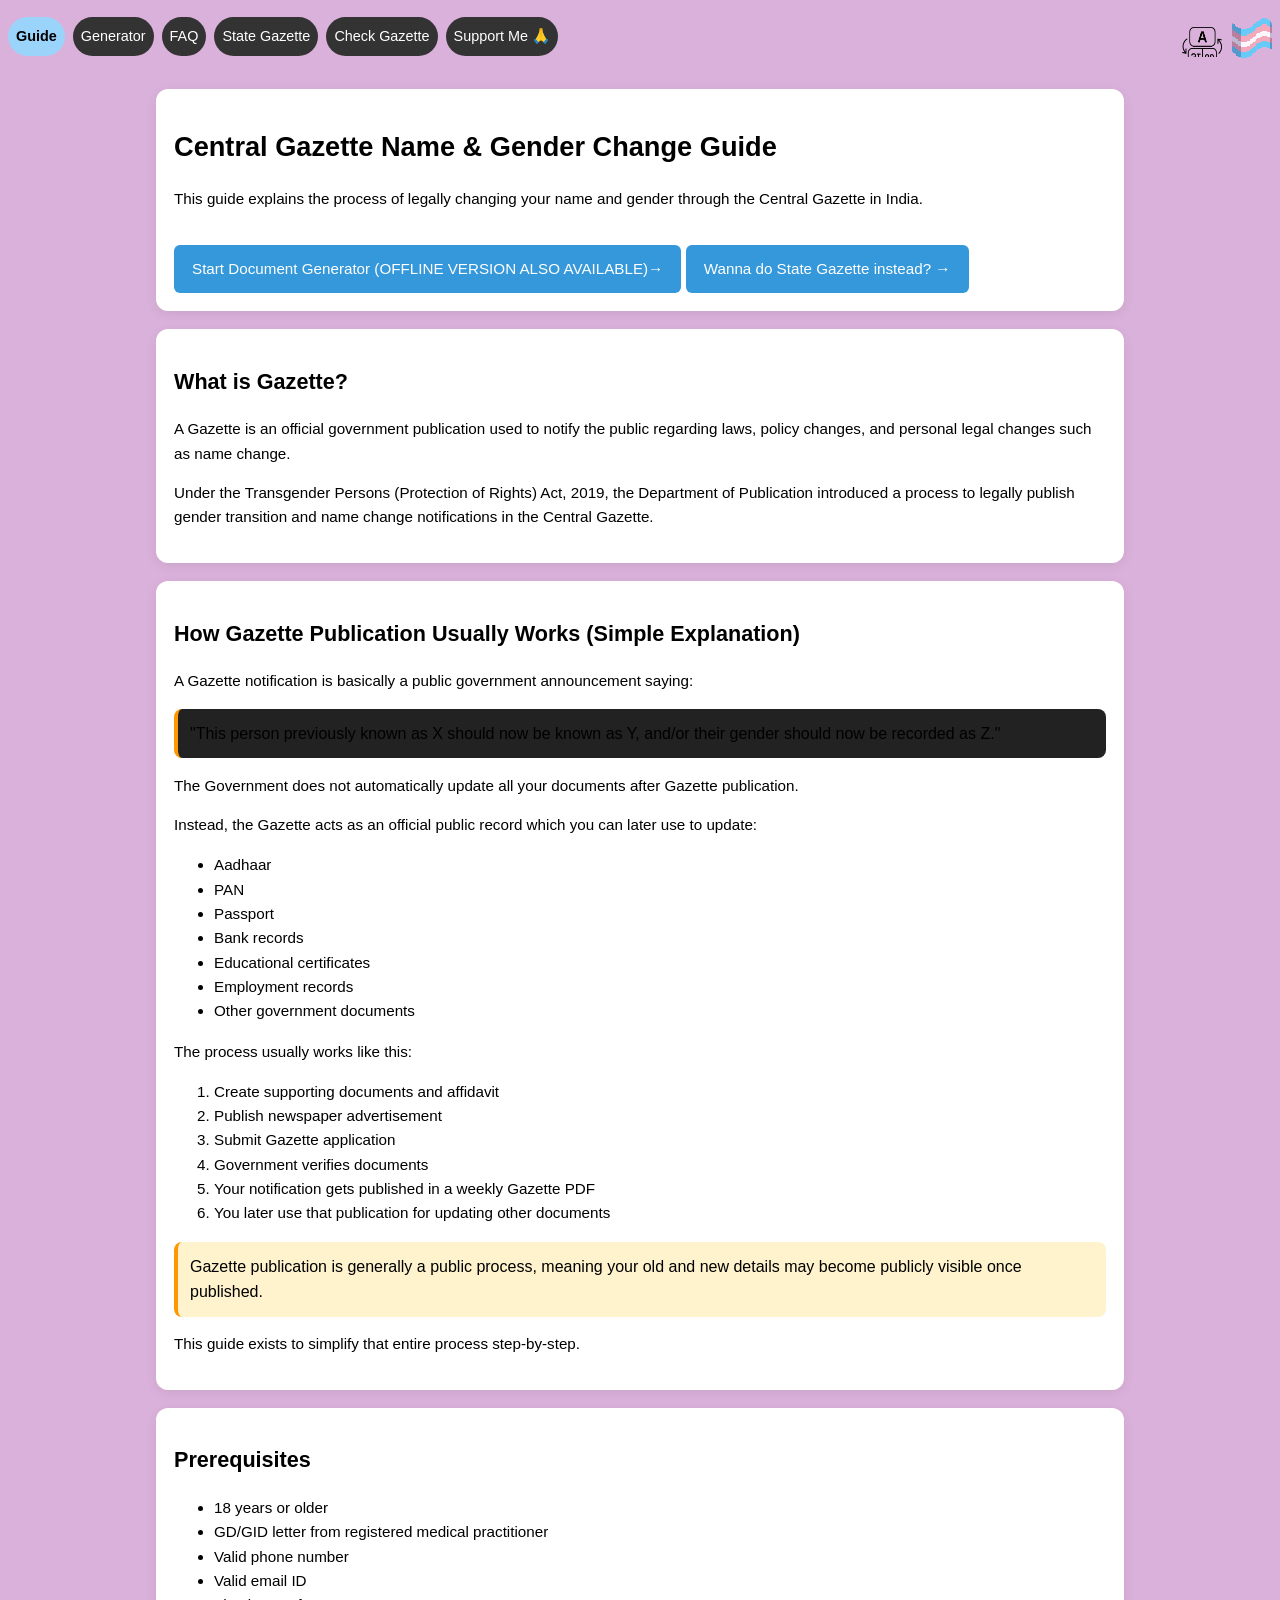
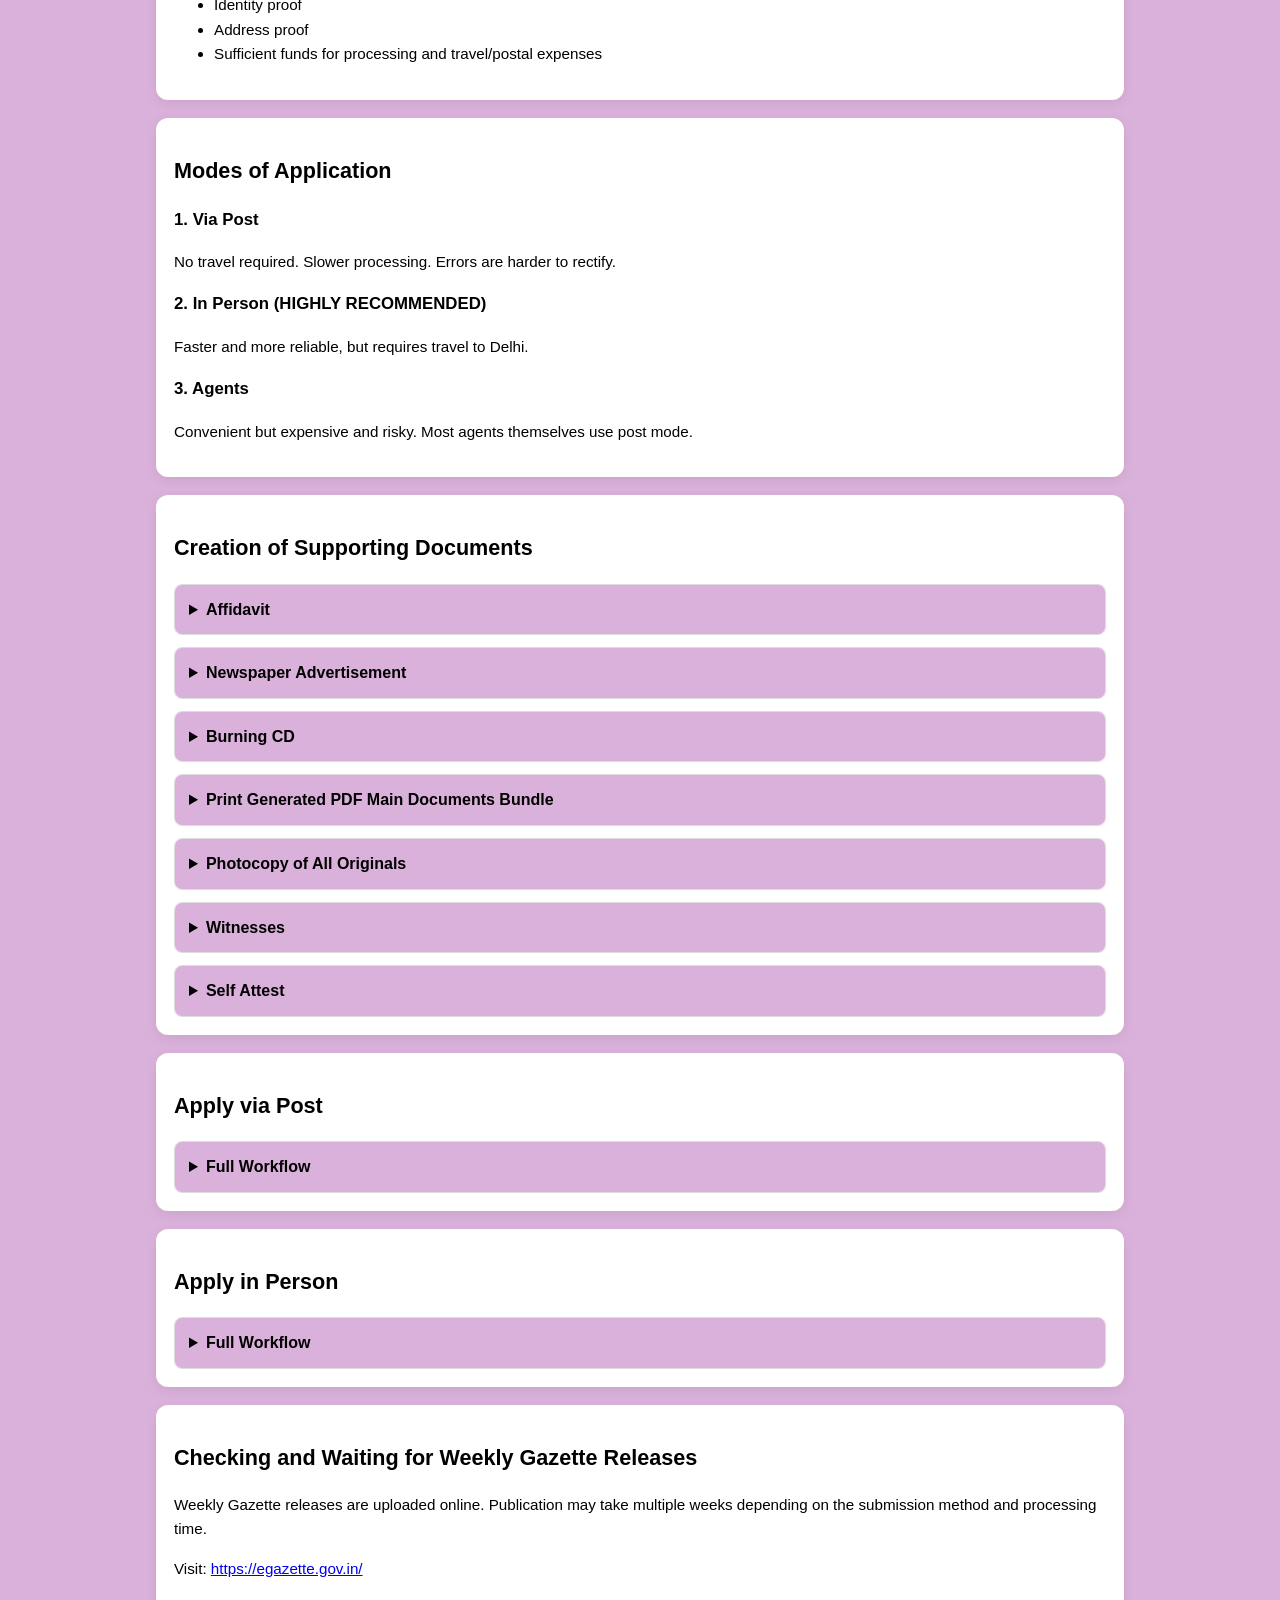
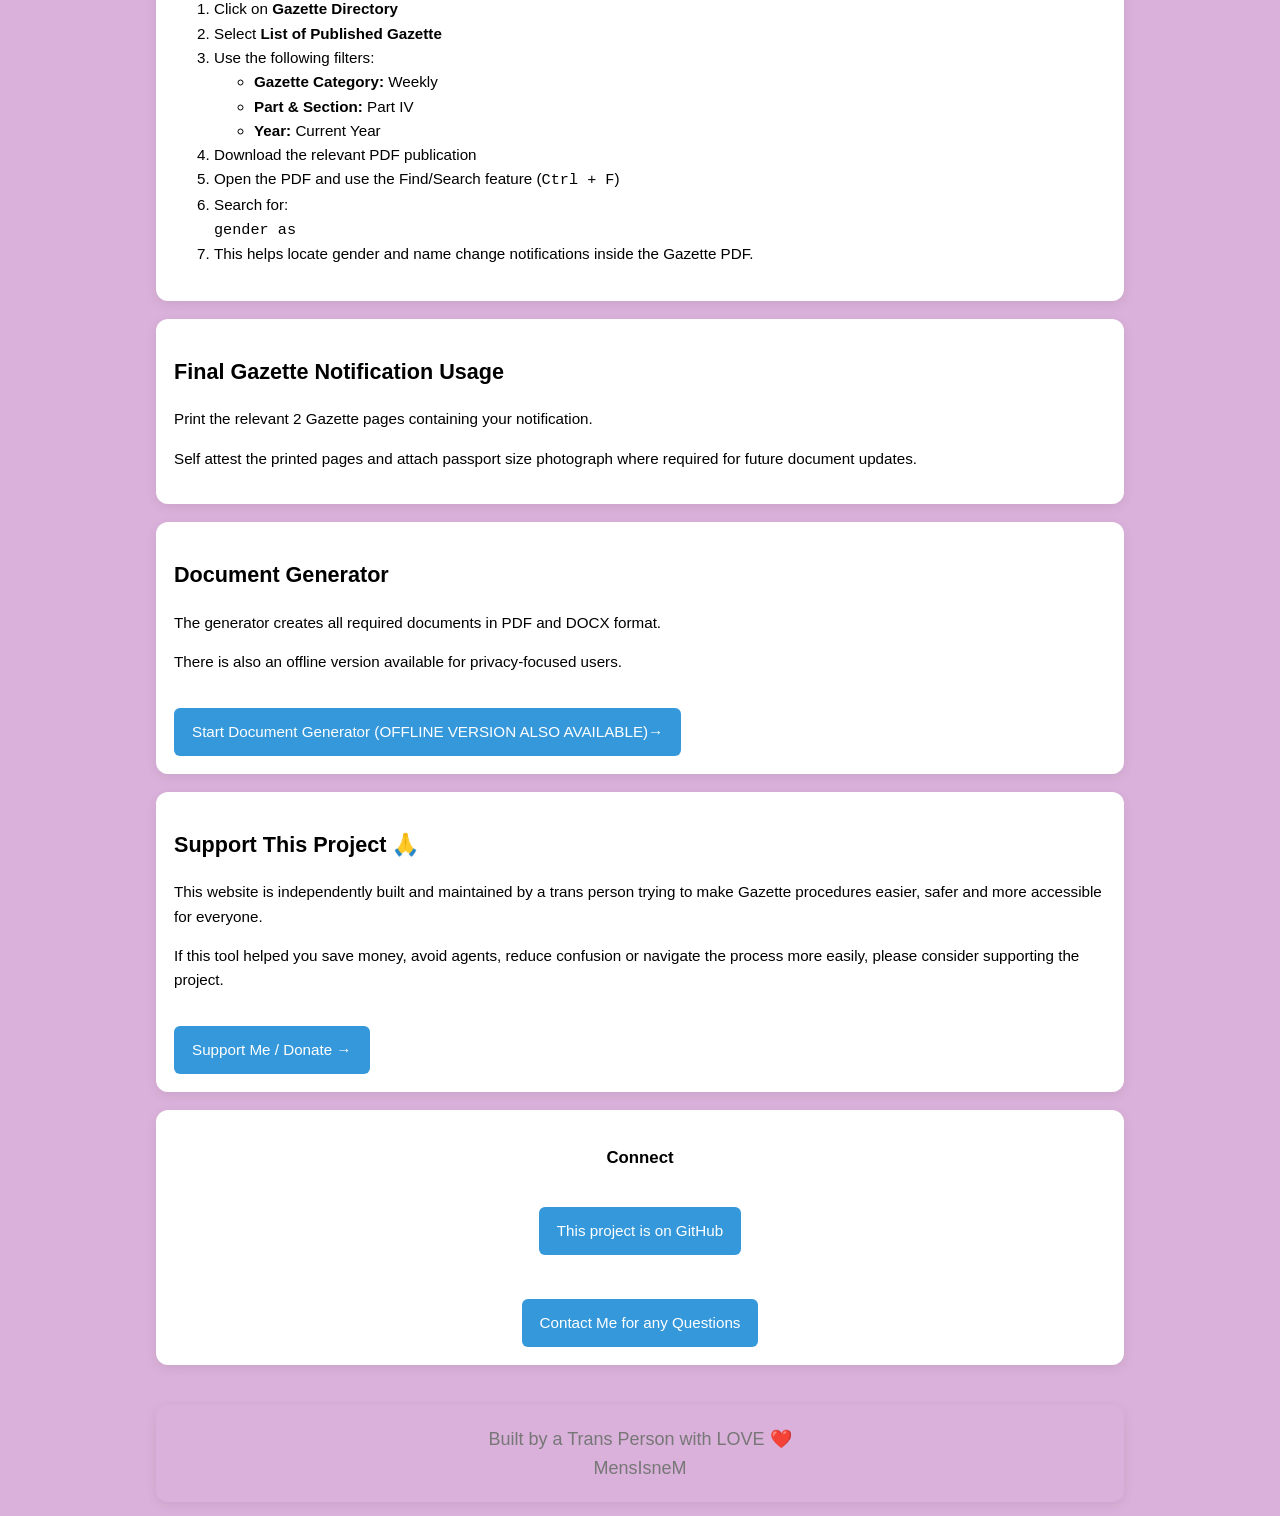
==== commit 74c350a6: "s" ====
--- a/index.html
+++ b/index.html
@@ -117,7 +117,7 @@
 A Gazette notification is basically a public government announcement saying:
 </p>
 
-<div class="warning-box">
+<div class="info-blue-box">
 
 "This person previously known as X should now be known as Y, and/or their gender should now be recorded as Z."
 
--- a/assets/styles.css
+++ b/assets/styles.css
@@ -232,6 +232,14 @@
   margin-top: 12px;
 }
 
+.info-blue-box {
+  background: #222;
+  border-left: 4px solid #ff9800;
+  padding: 12px;
+  border-radius: 8px;
+  margin-top: 12px;
+}
+
 .danger-box {
   background: #ffe5e5;
   border-left: 4px solid #e53935;
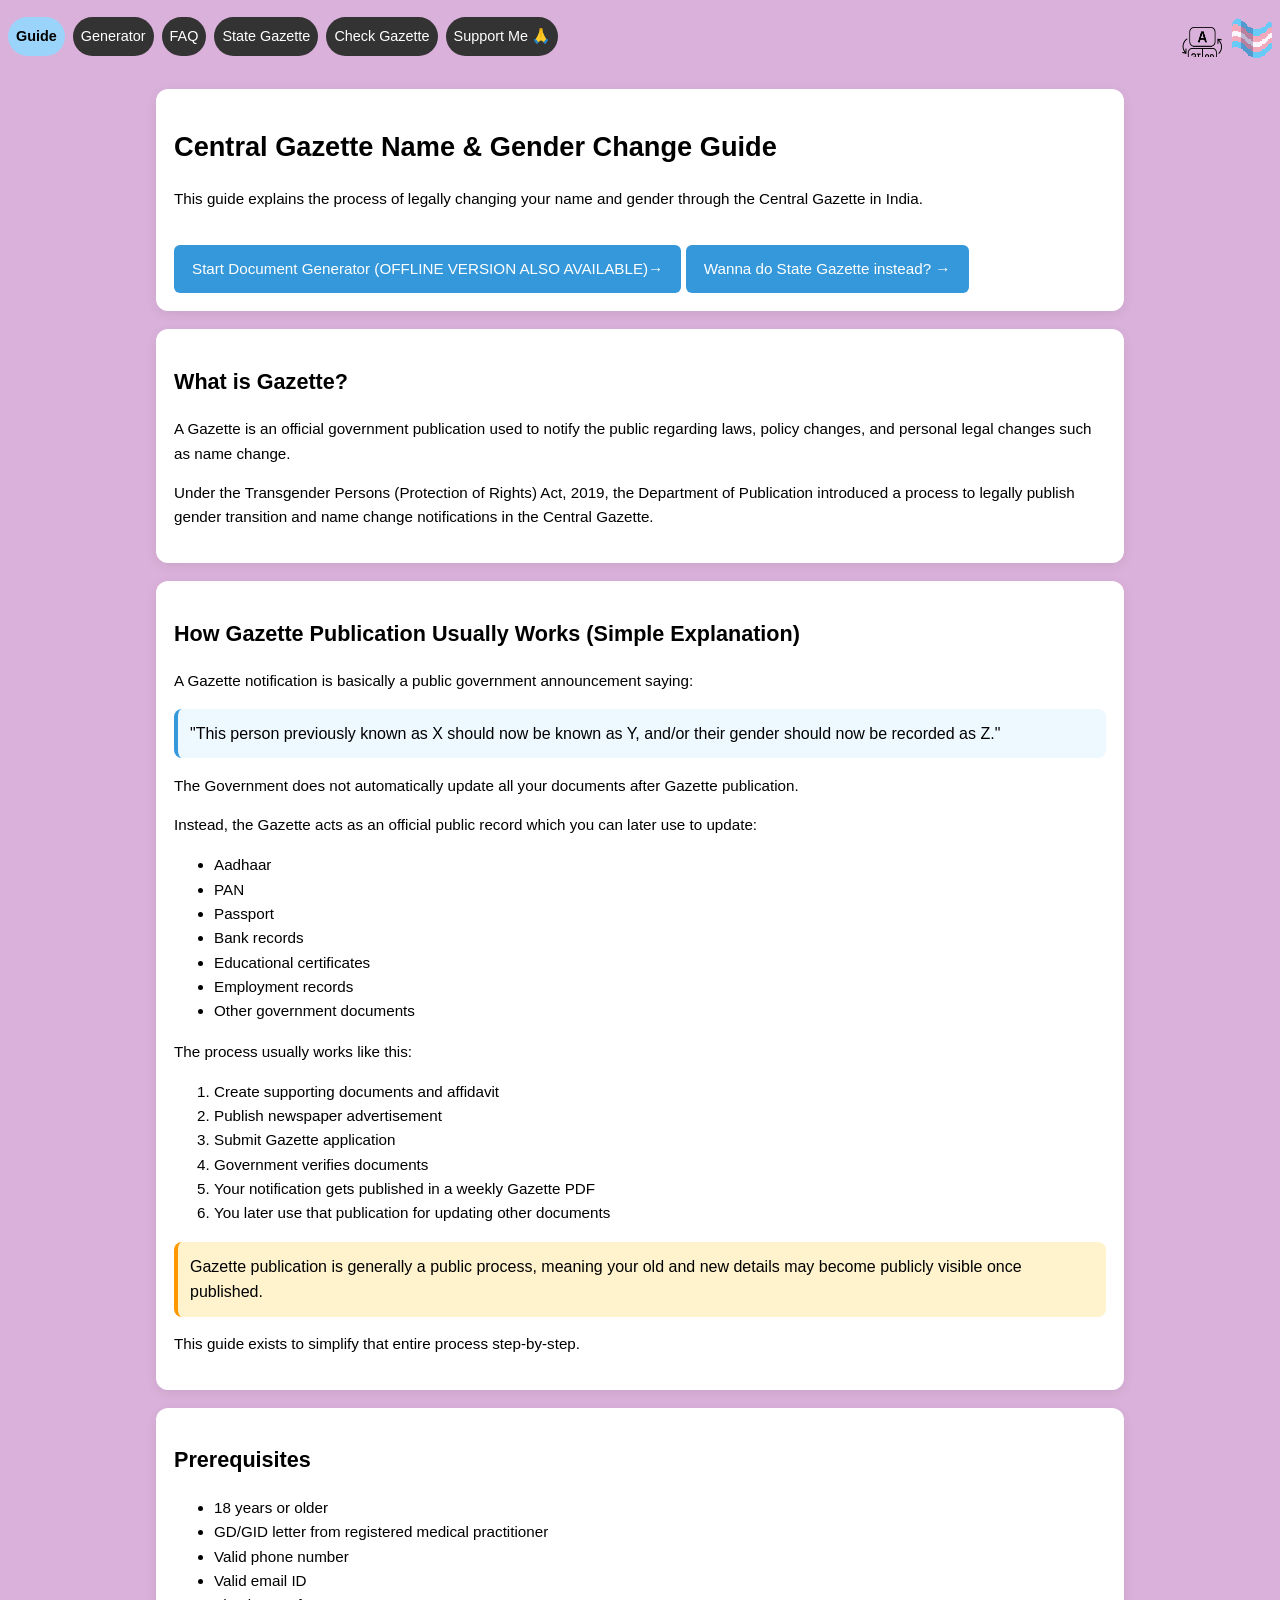
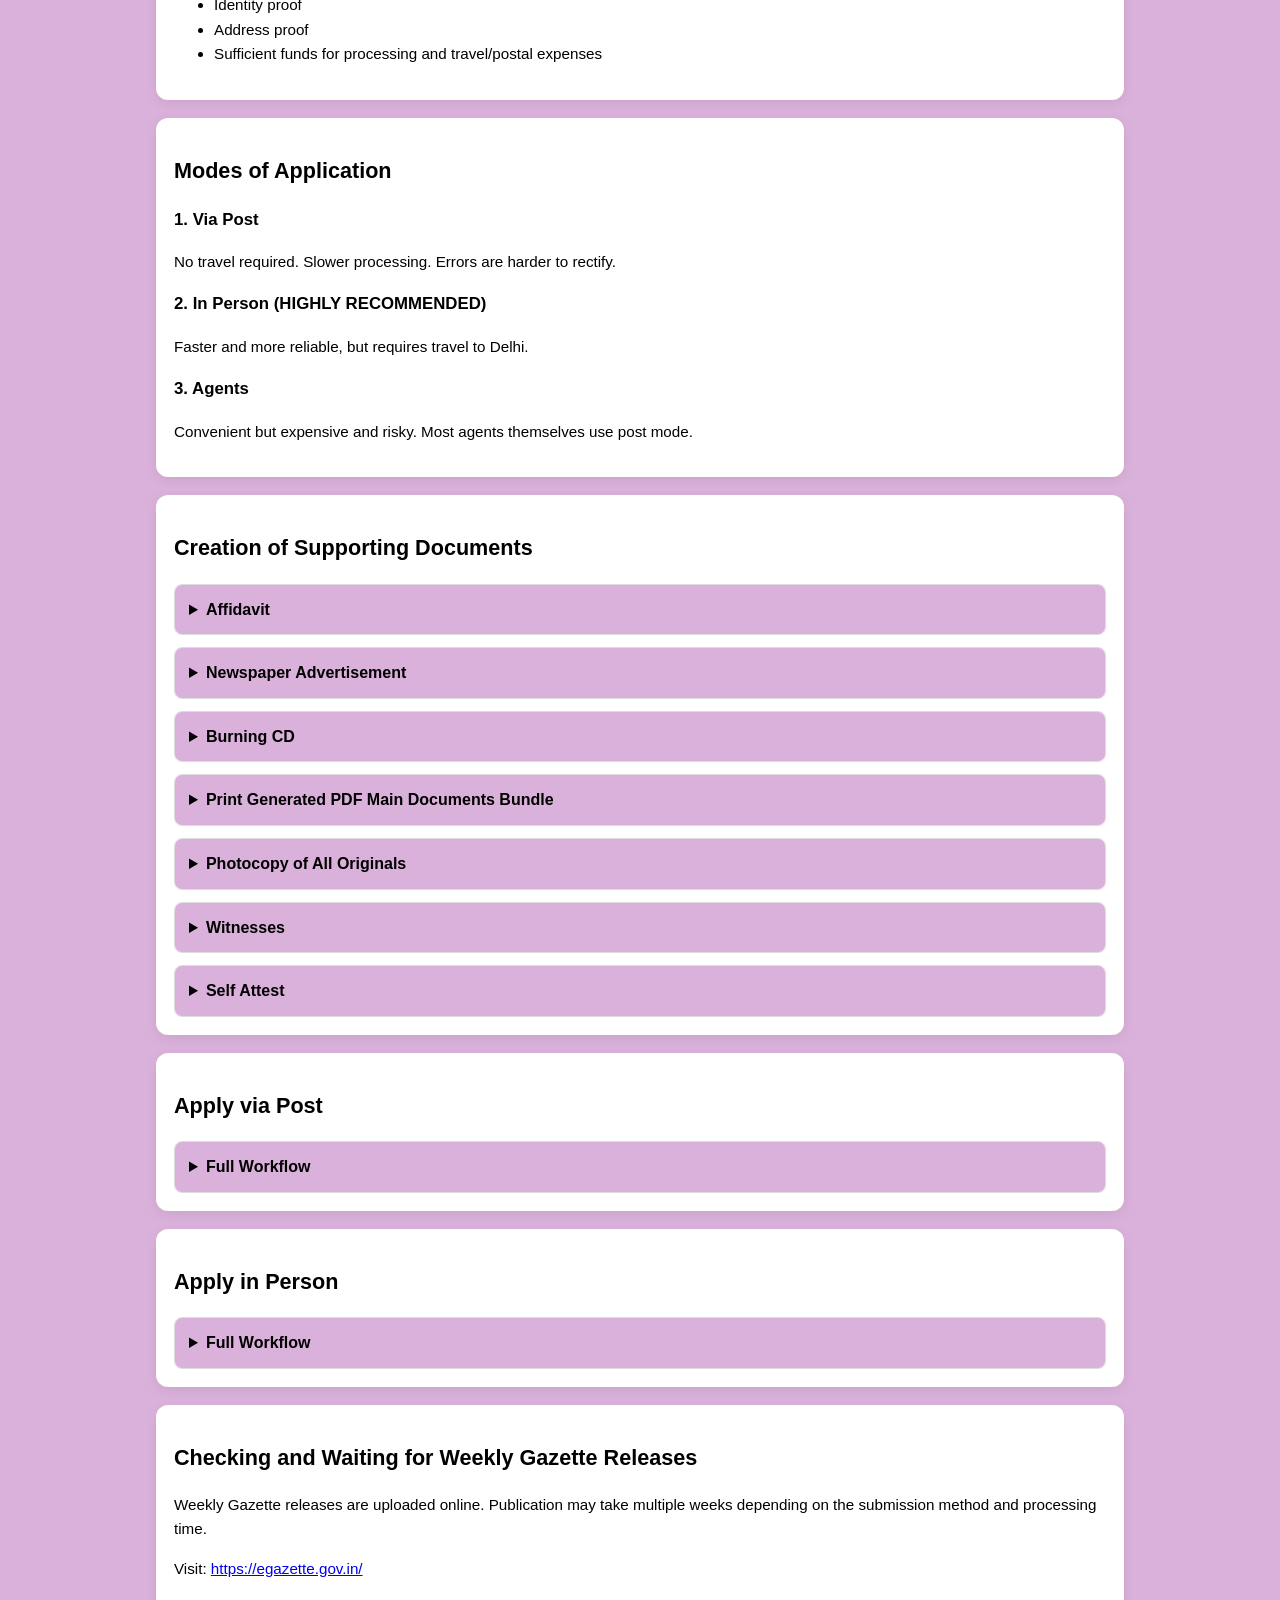
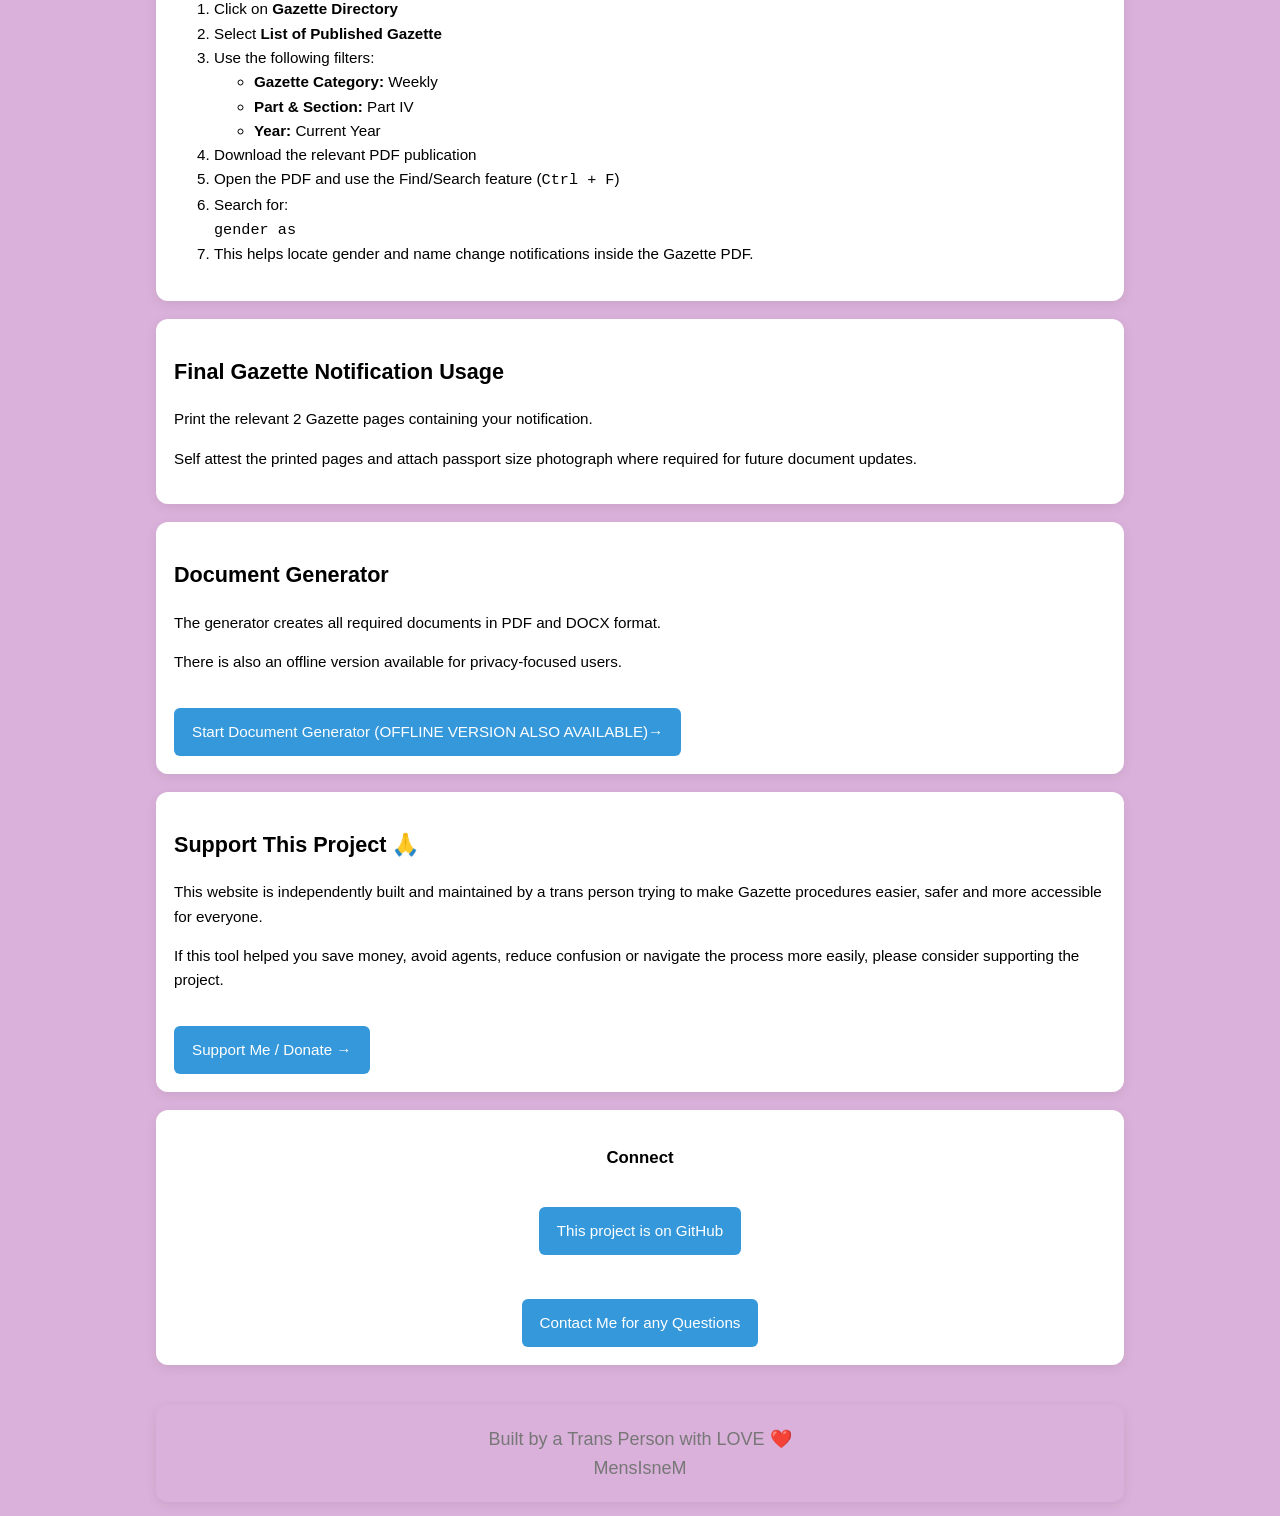
==== commit 22053b7c: "Update styles.css" ====
--- a/index.html
+++ b/index.html
@@ -8,26 +8,9 @@
 
 </head>
 <style>
-info-box {
-  position: absolute;
-  bottom: 130%;
-  left: 50%;
-  color: white;
-  font-size: 12px;
-  width: 200px;
-  background: #eef7ff;
-  border-left: 4px solid #3498db;
-  padding: 12px;
-  border-radius: 8px;
-  margin-top: 12px;
-  }
-.ref-image {
-  margin-top: 12px;
-}
-
-.ref-image img {
-  background: #ddd;
-}
+
+
+
 img {
   width: 100%;
   height: auto;
--- a/assets/styles.css
+++ b/assets/styles.css
@@ -233,8 +233,8 @@
 }
 
 .info-blue-box {
-  background: #222;
-  border-left: 4px solid #ff9800;
+  background: #eef8ff;
+  border-left: 4px solid #3498db;
   padding: 12px;
   border-radius: 8px;
   margin-top: 12px;
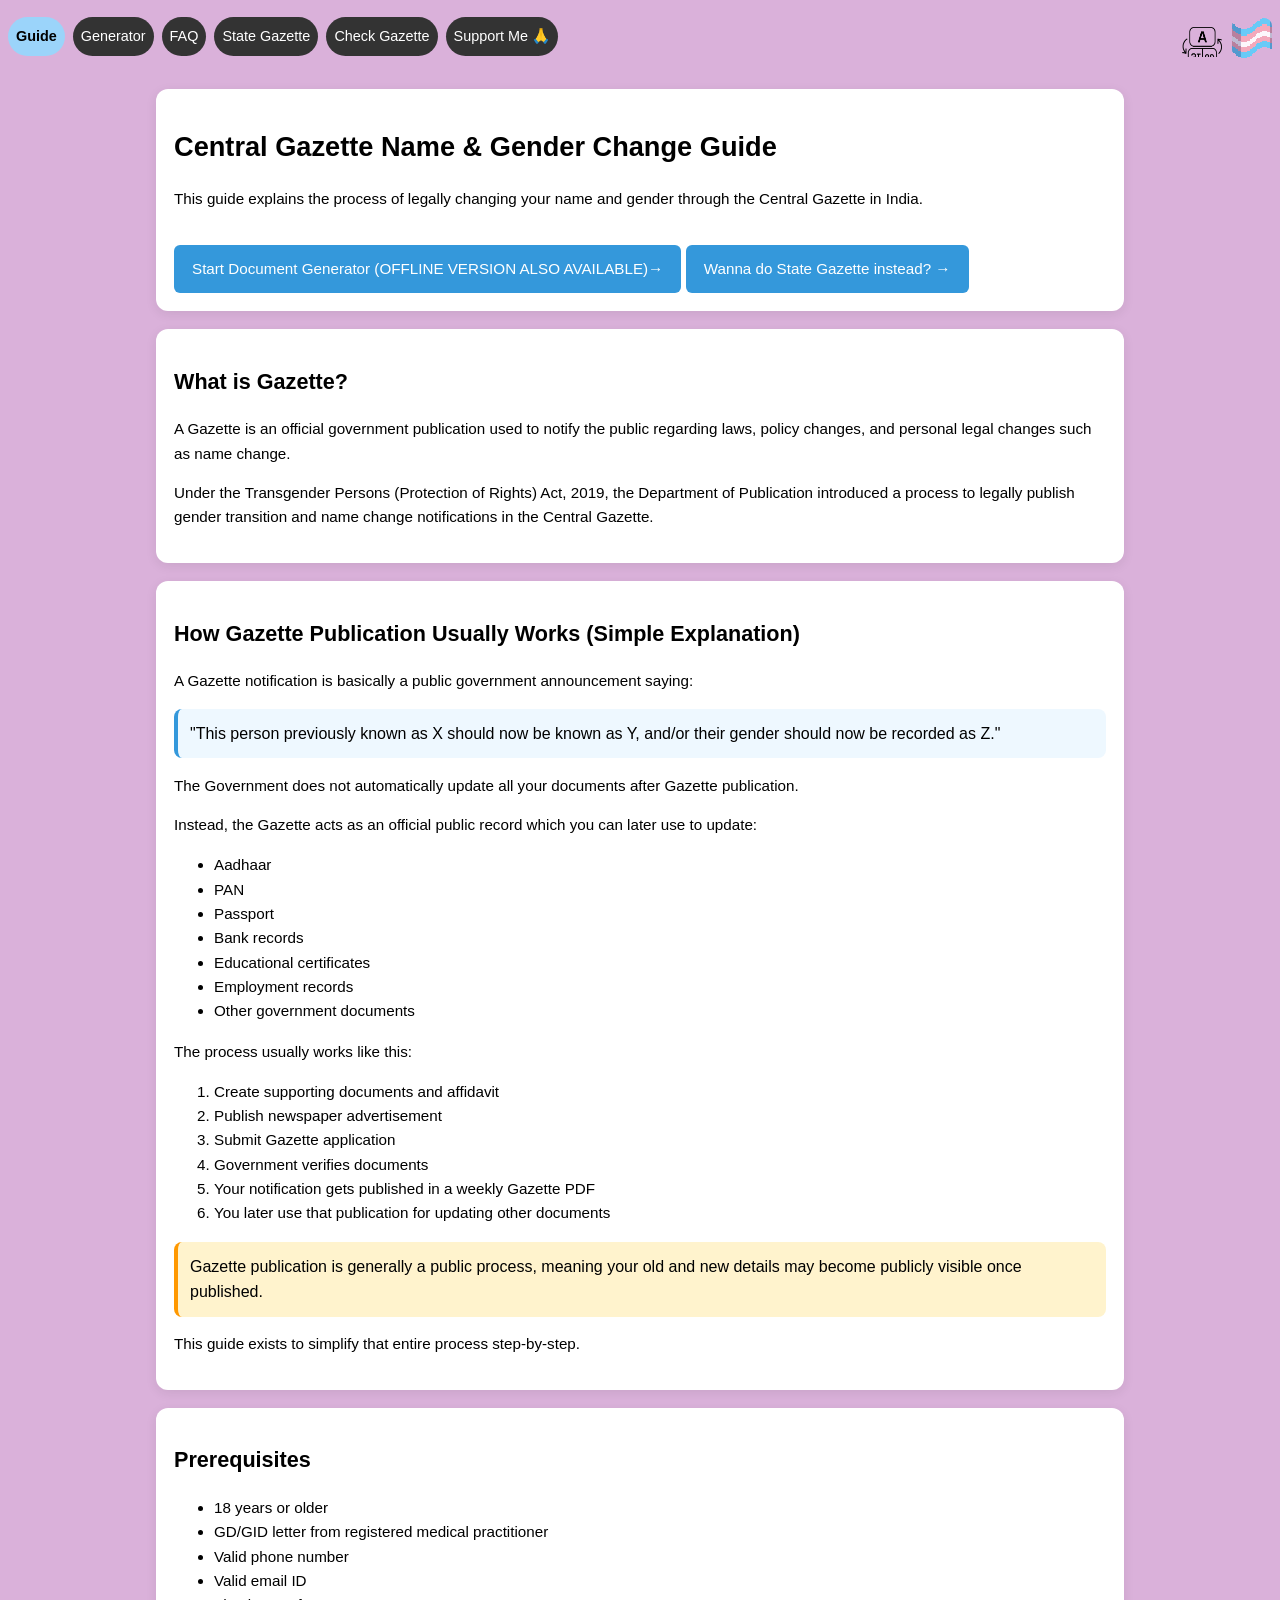
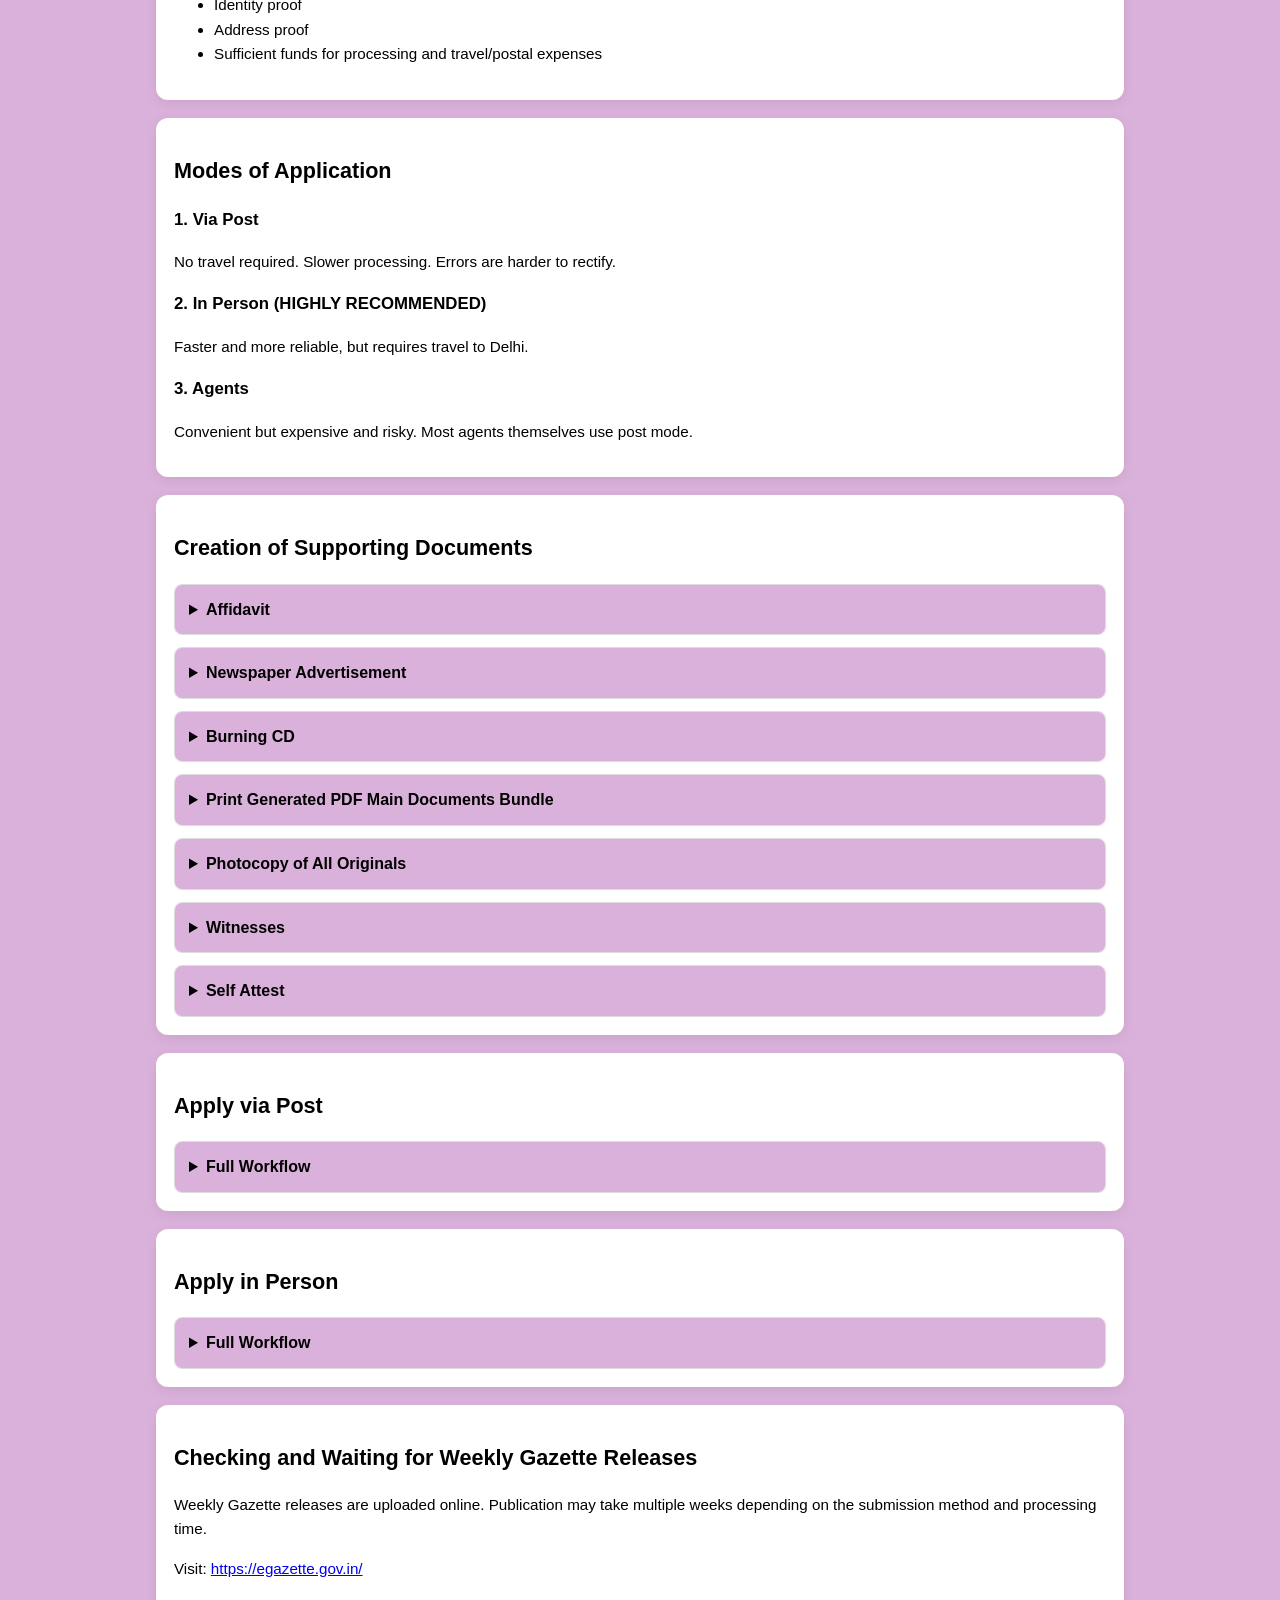
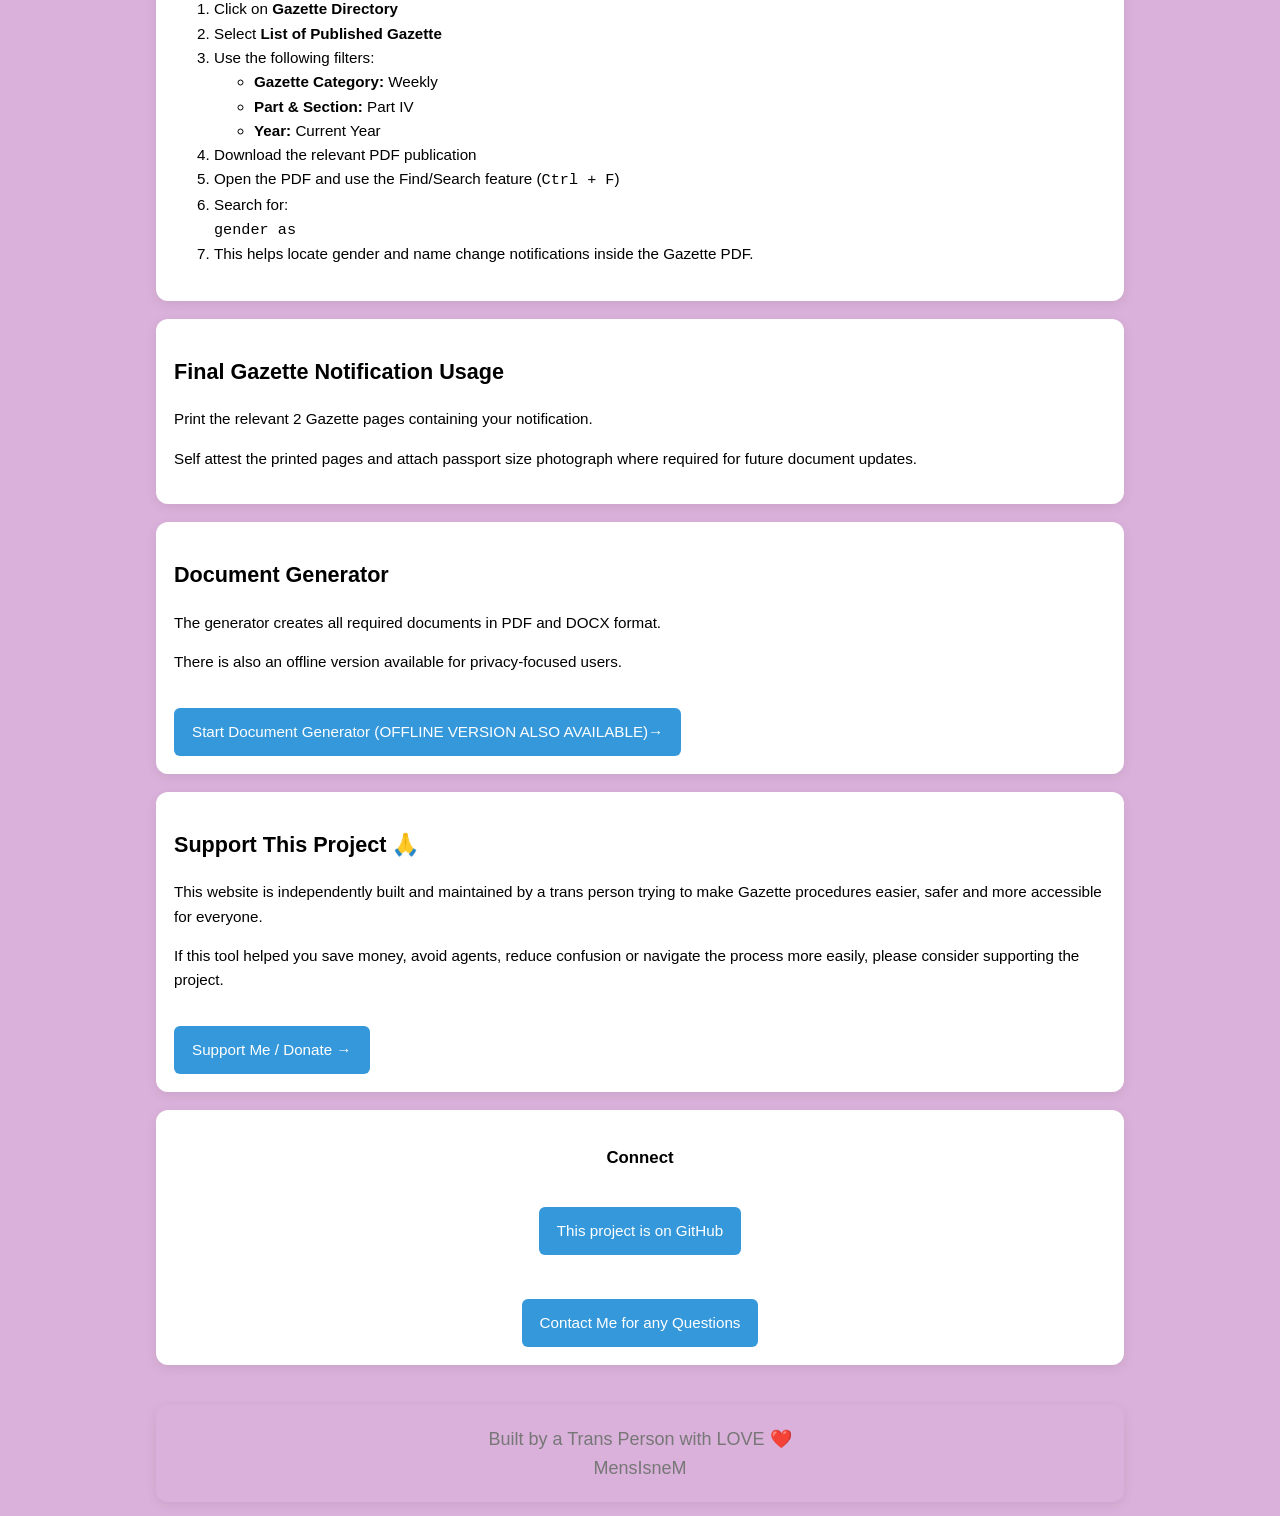
==== commit 6f6e1080: "Update index.html" ====
--- a/index.html
+++ b/index.html
@@ -16,7 +16,7 @@
   height: auto;
   border-radius: 8px;
   margin-top: 10px;
-}
+} 
 </style>
 <body>
 
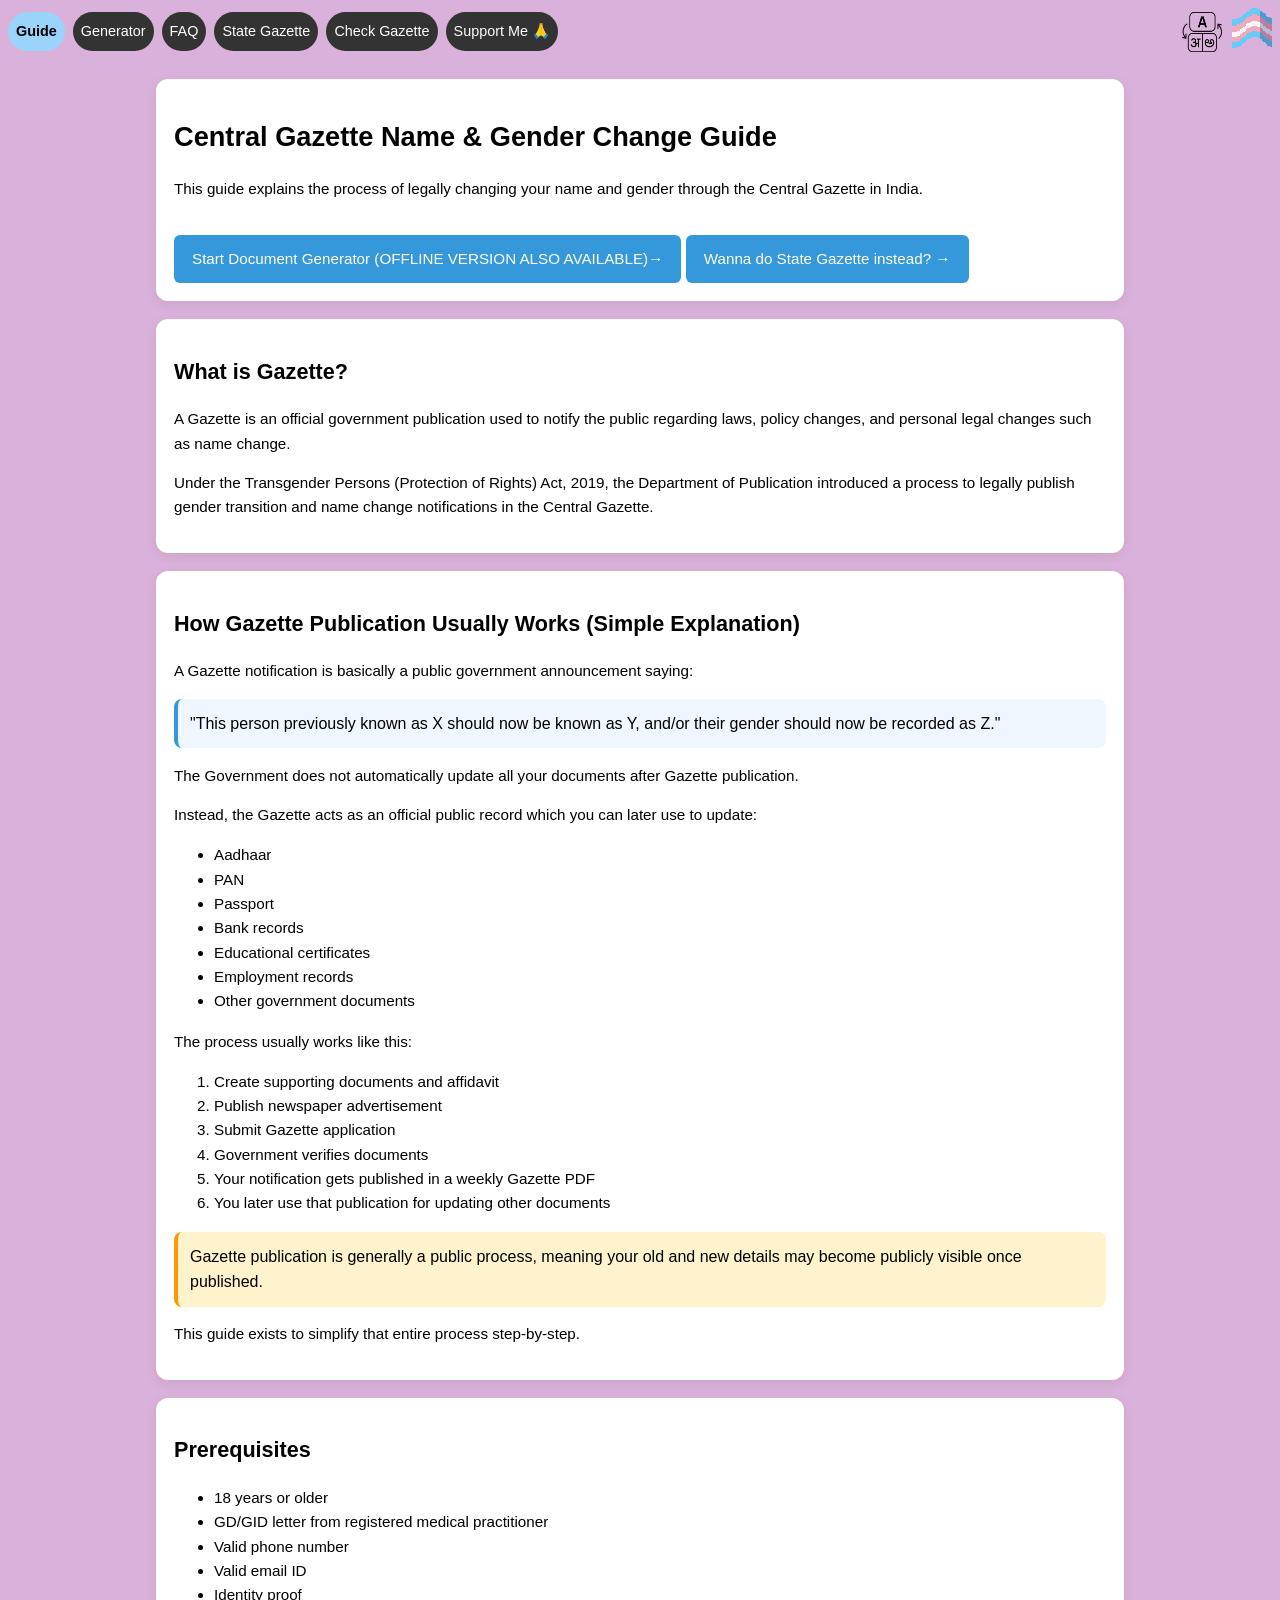
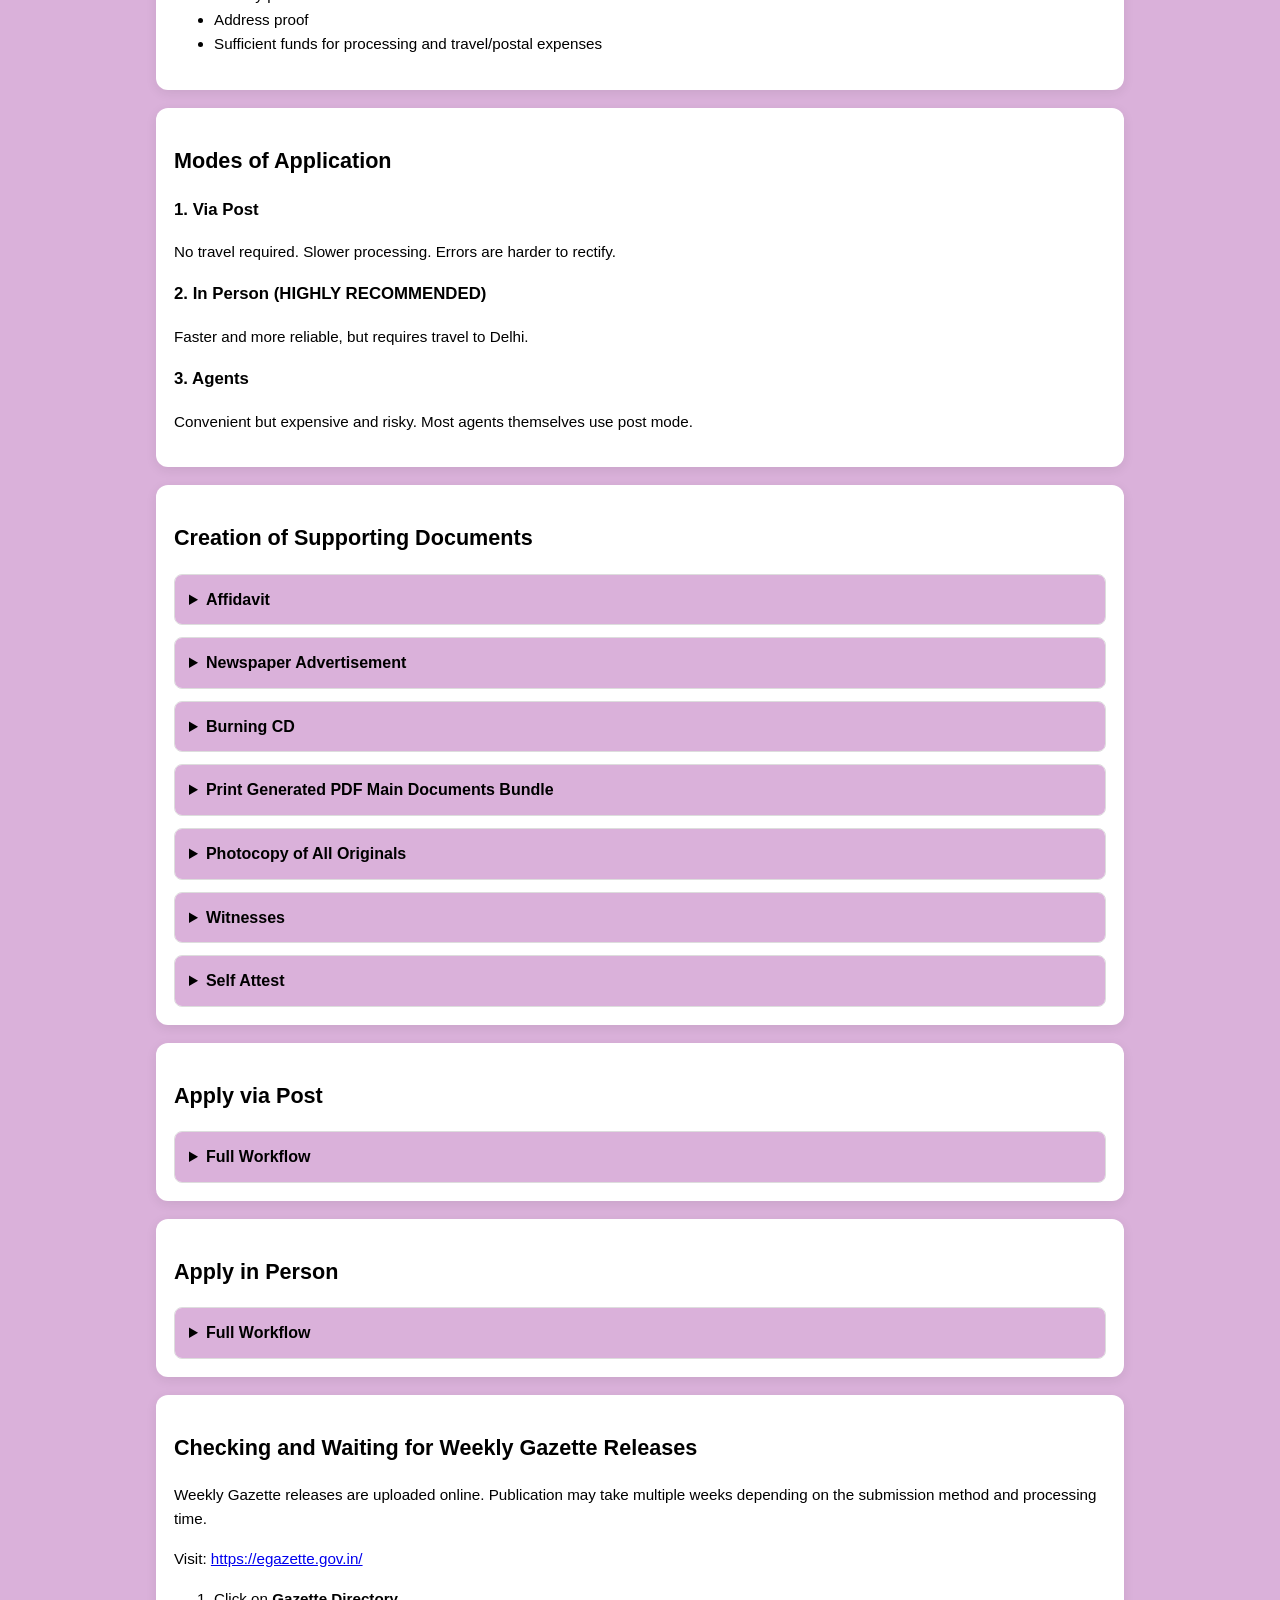
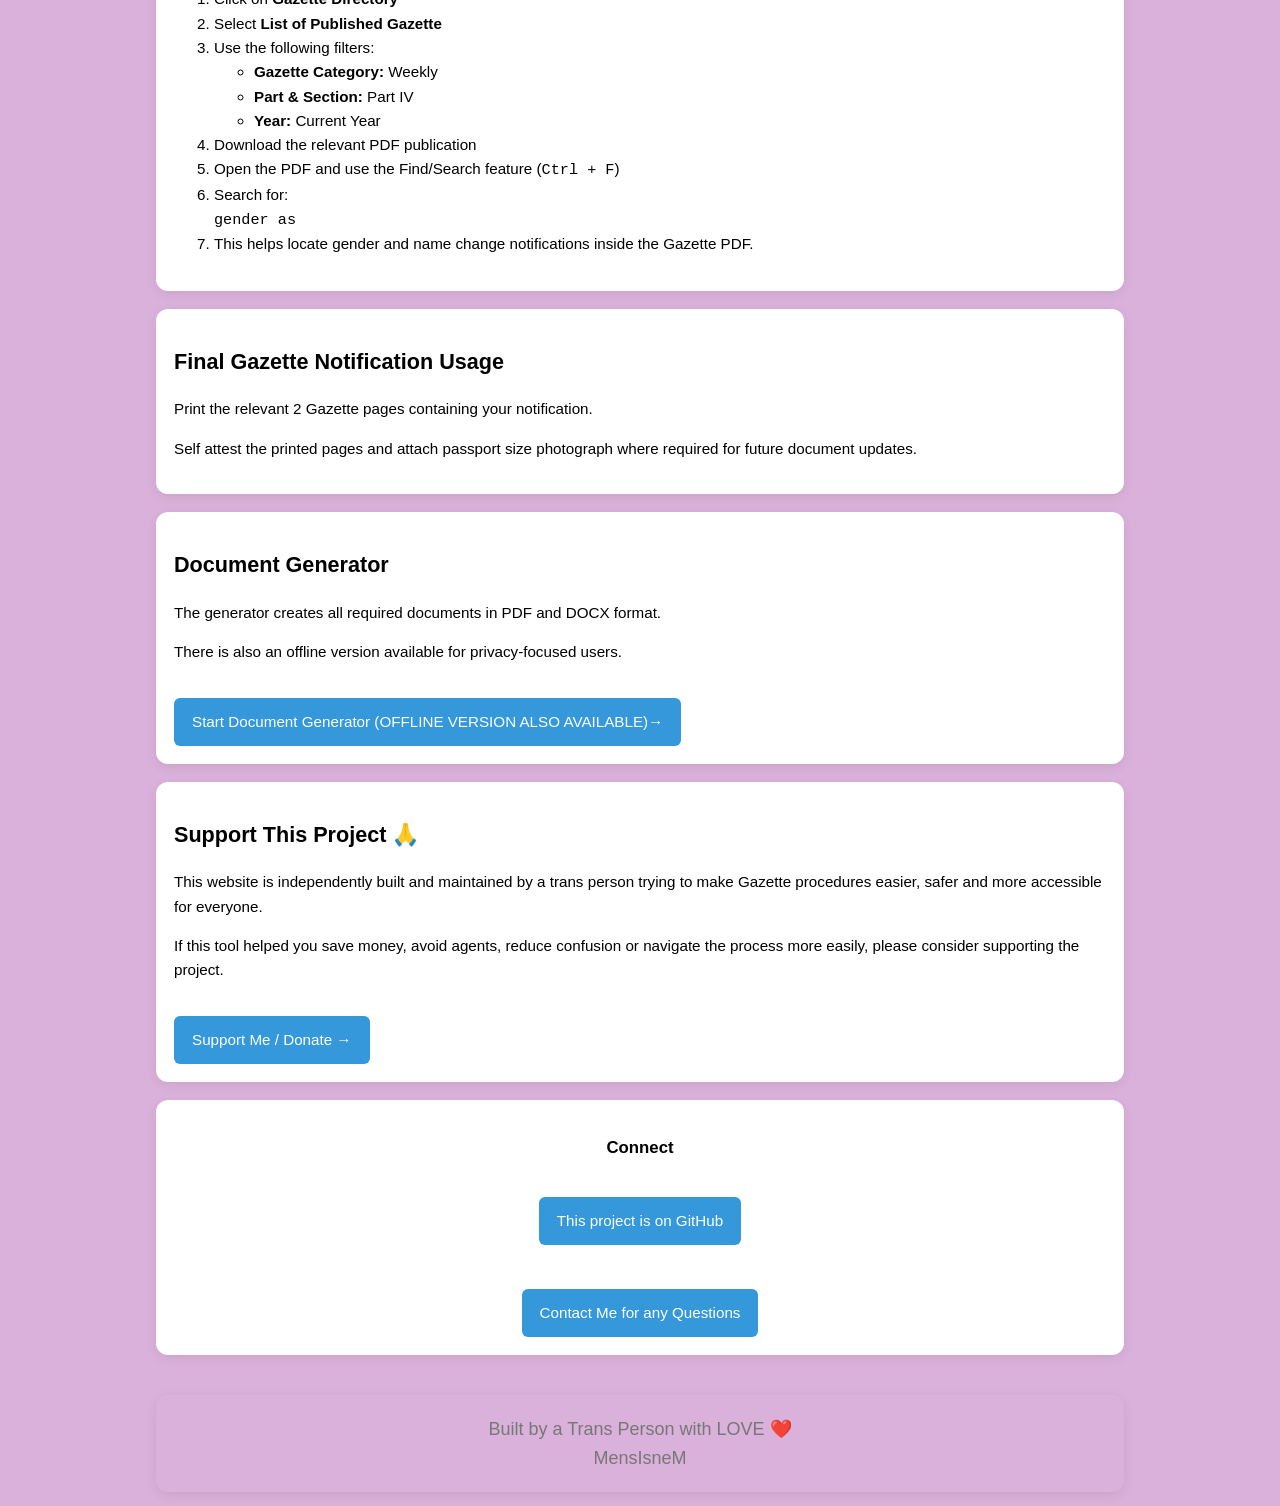
==== commit c65dfa5d: "ref image fix" ====
--- a/index.html
+++ b/index.html
@@ -11,12 +11,12 @@
 
 
 
-img {
+.ref-image img {
   width: 100%;
   height: auto;
   border-radius: 8px;
   margin-top: 10px;
-} 
+}
 </style>
 <body>
 
--- a/assets/styles.css
+++ b/assets/styles.css
@@ -233,7 +233,7 @@
 }
 
 .info-blue-box {
-  background: #eef8ff;
+  background: #eef7ff;
   border-left: 4px solid #3498db;
   padding: 12px;
   border-radius: 8px;
@@ -384,4 +384,12 @@
   cursor: pointer;
 
   z-index: 2;
+}
+
+.ref-image {
+  width: 100%;
+  height: auto;
+  border-radius: 8px;
+  margin-top: 10px;
+
 }
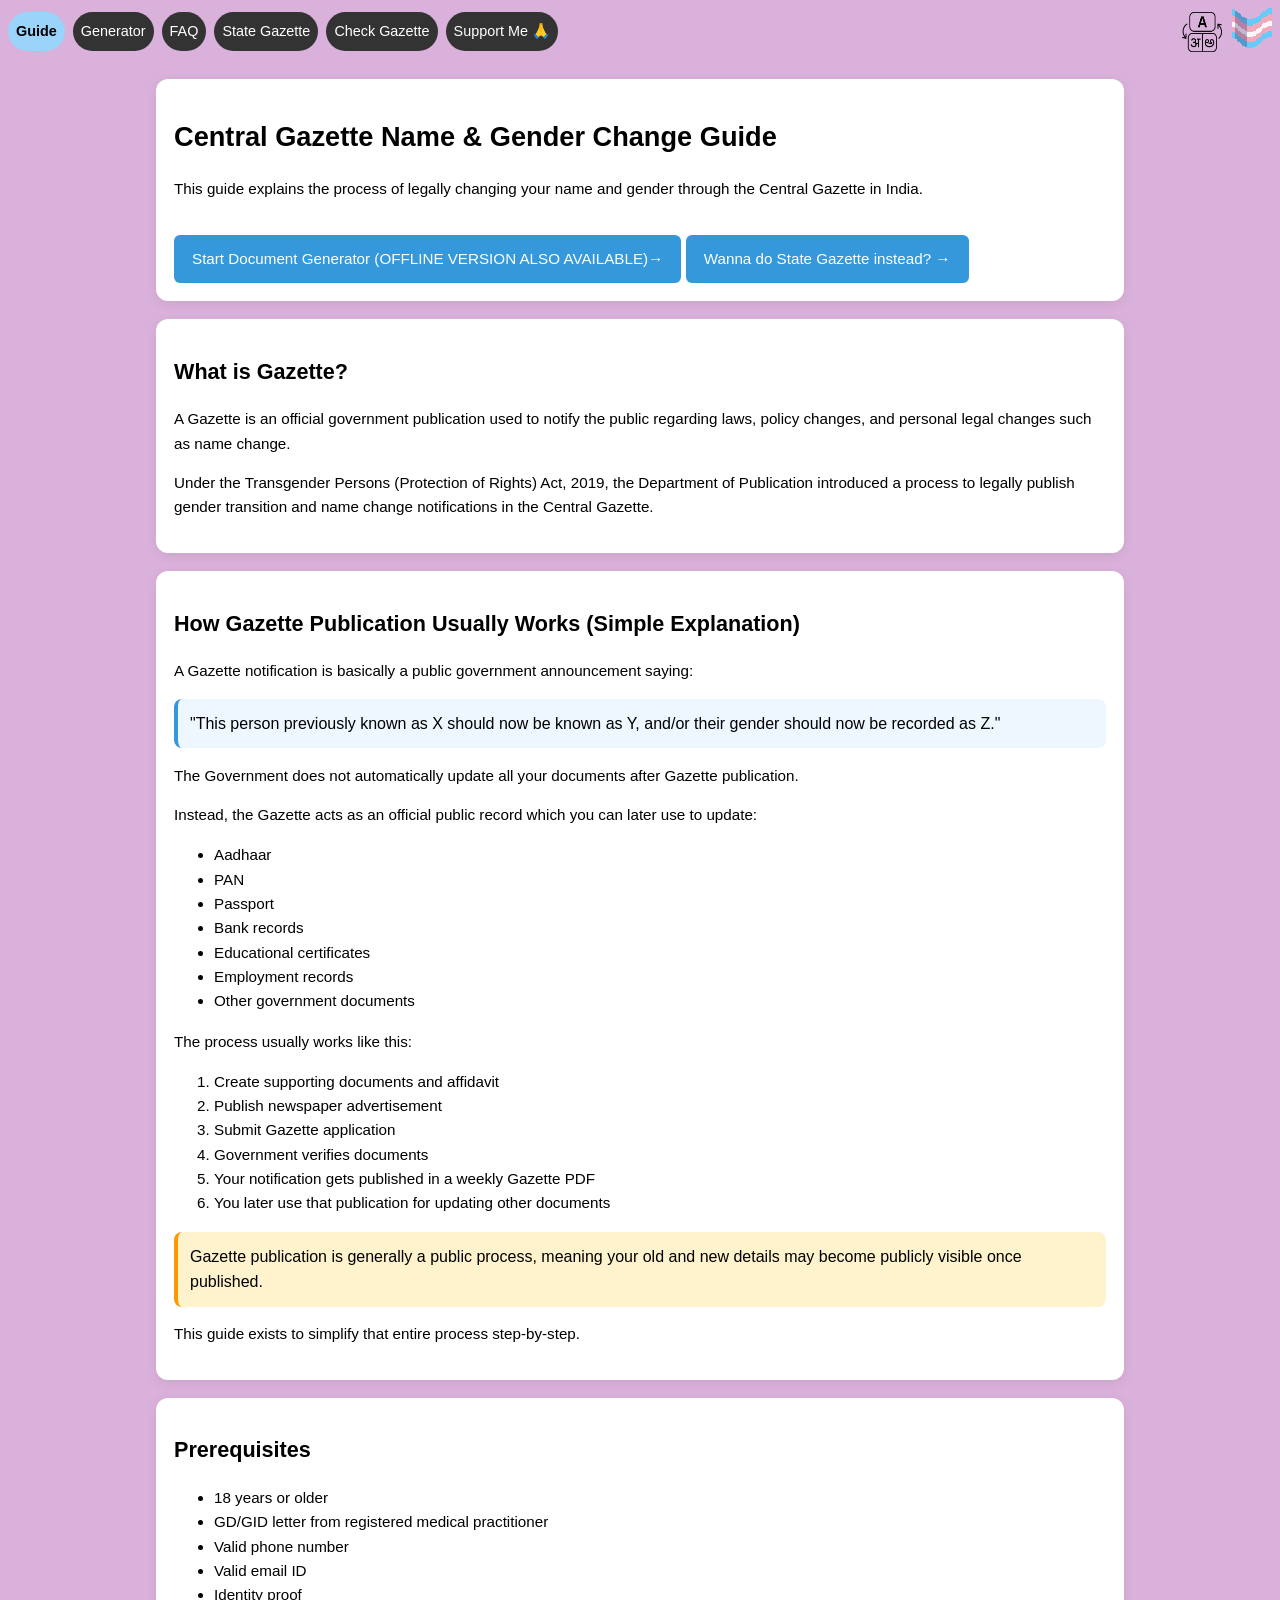
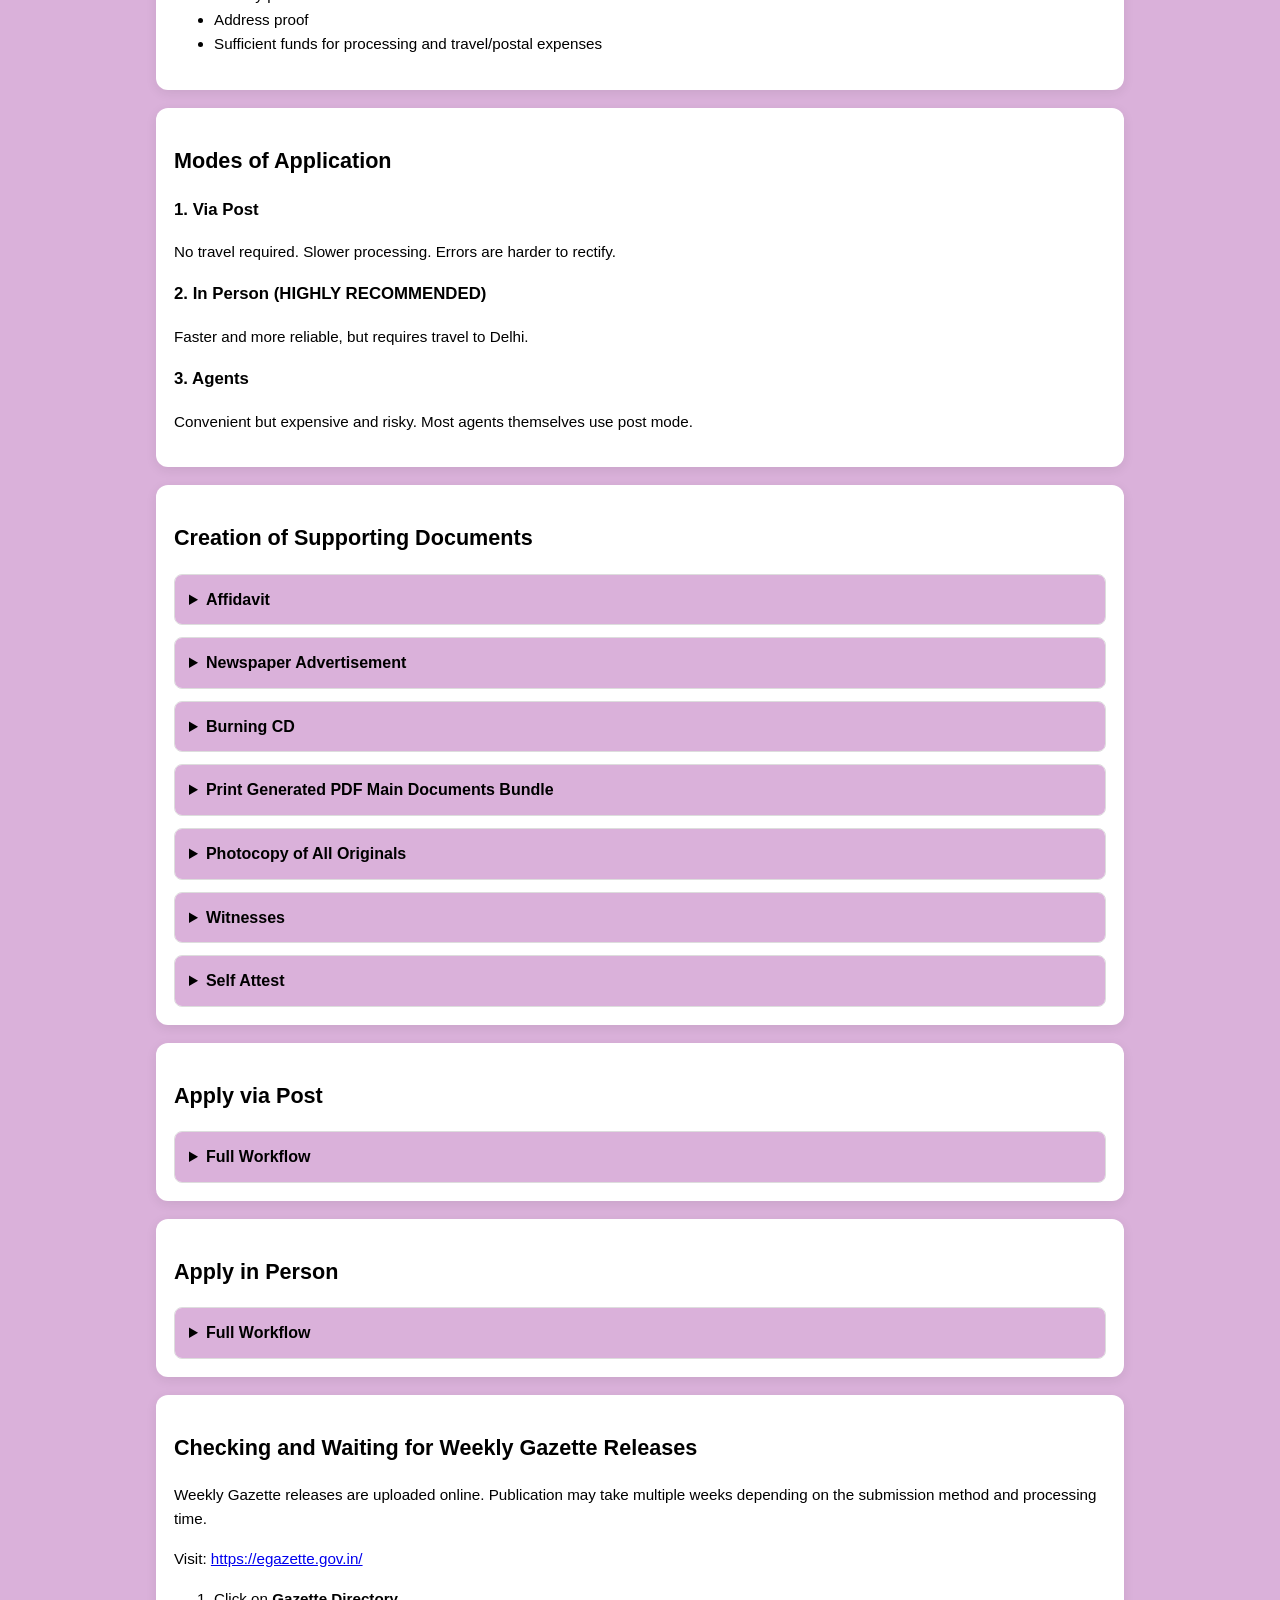
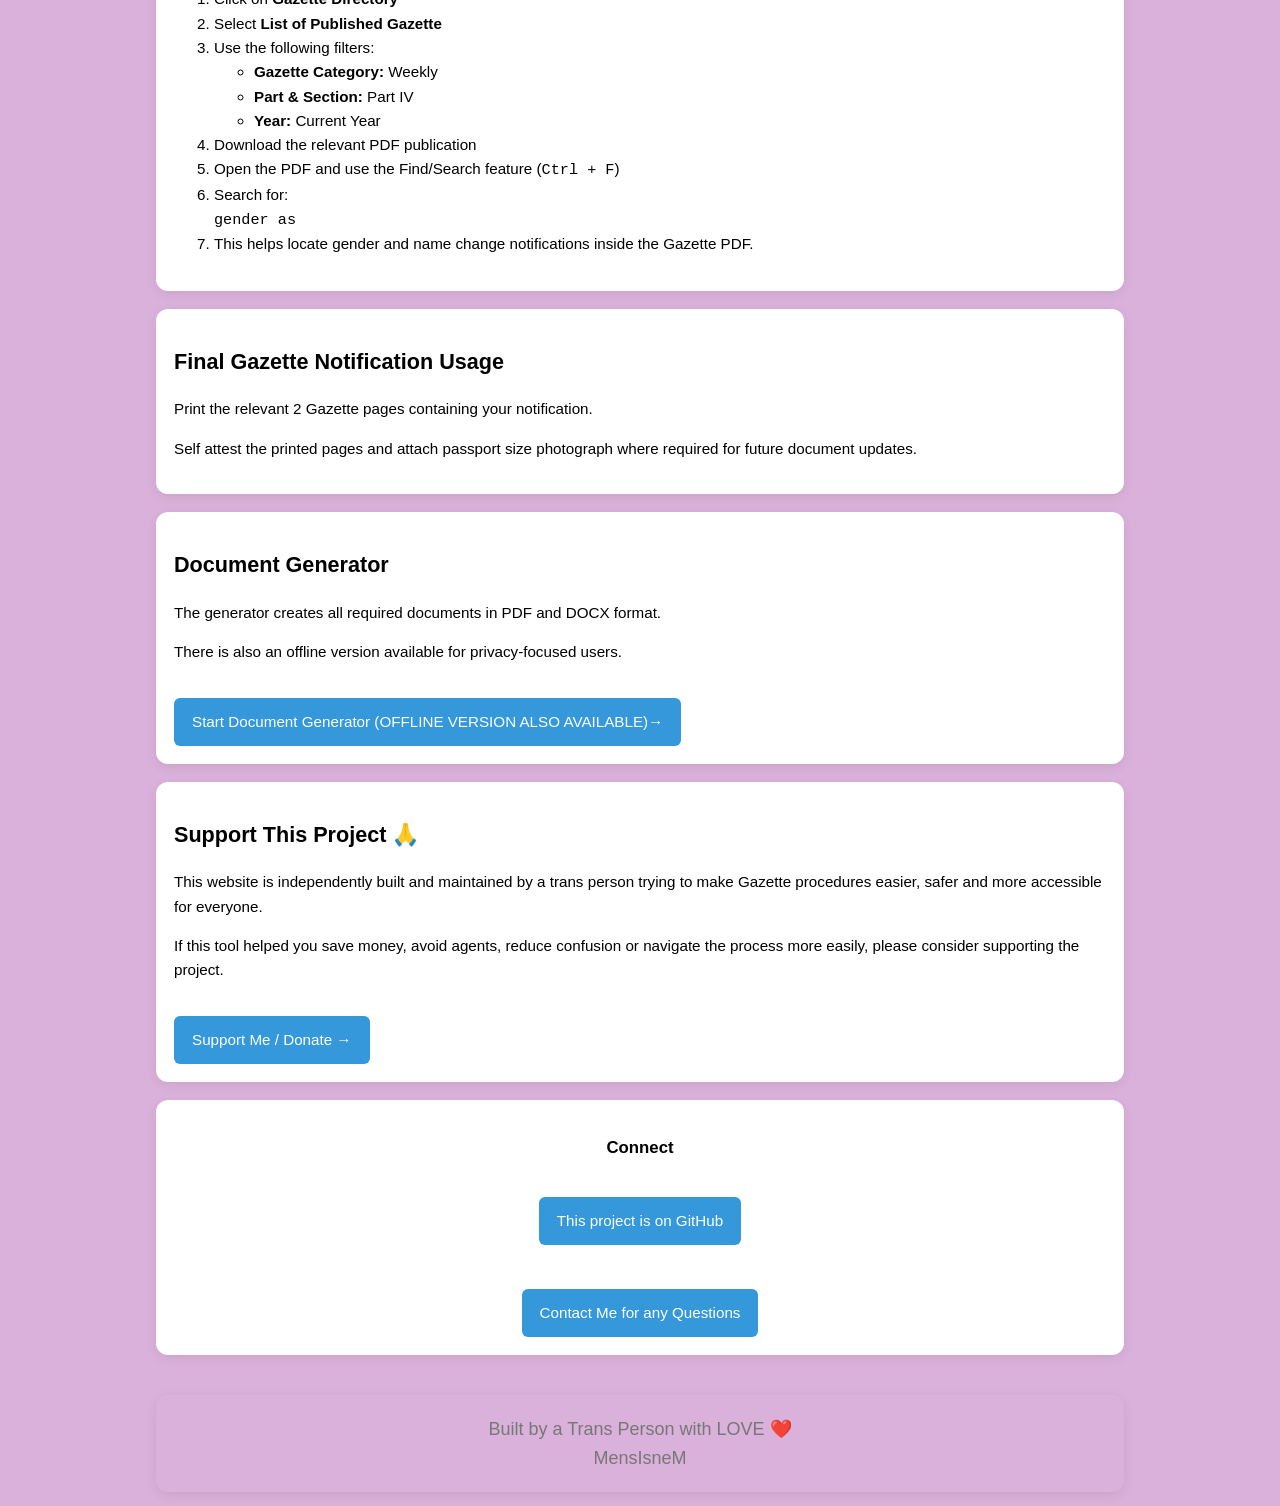
==== commit f2f50a85: "Update index.html" ====
--- a/index.html
+++ b/index.html
@@ -217,7 +217,7 @@
 <details class="ref-image">
 <summary> Affidavit Reference Image (without notary seals)</summary>
 
-<div class="details-content">
+<div class="ref-image">
 <img src="ref/news-gazette-affidavit.webp" alt="News And Gazette Affidavit" loading="lazy">
 </div>
 
@@ -251,7 +251,7 @@
 <details class="ref-image">
 <summary> Example Advert</summary>
 
-<div class="details-content">
+<div class="ref-image">
 <img src="ref/Advert_example.webp" alt="Example Advert" loading="lazy">
 </div>
 </details>
@@ -375,7 +375,7 @@
 <details class="ref-image">
 <summary> CD matter example</summary>
 
-<div class="details-content">
+<div class="ref-image">
 <img src="ref/CD_matter.webp" alt="CD Burning" loading="lazy">
  
 </div>
@@ -455,7 +455,7 @@
 <details class="ref-image">
 <summary> Reference Image</summary>
 
-<div class="details-content">
+<div class="ref-image">
 <img src="ref/Self-Attested-Pan-Card.webp" alt="Self Attest" loading="lazy">
 </div>
 
@@ -605,7 +605,7 @@
 <details class="ref-image">
 <summary> Reference Image</summary>
 
-<div class="details-content">
+<div class="ref-image">
 <img src="ref/BHARATHKOSH.webp" alt="Bharatkosh" loading="lazy">
 </div>
 
@@ -686,7 +686,7 @@
 <details class="ref-image">
 <summary> Map</summary>
 
-<div class="details-content">
+<div class="ref-image">
 <img src="ref/DOP_Layout.webp" alt="Premises2" loading="lazy">
 <img src="ref/route_map.webp" alt="Premises" loading="lazy">
 
@@ -704,7 +704,7 @@
 7AM Token que, since they issue only 200 tokens a day, its best to arrive very early.
 
 </p>
-<div class="details-content">
+<div class="ref-image">
 <img src="ref/token-que.webp"  alt="Token Queue" loading="lazy">
 </div>
 <p>
@@ -712,12 +712,12 @@
 </p>
 <p>
 Once 200 tokens are issued, they call from num 1. 10AM to 1PM they service 100 tokens and 2PM to 4PM they service rest 100 tokens.</p>
-<div class="details-content">
+<div class="ref-image">
 <img src="ref/service-que.webp"  alt="Service Que" loading="lazy">
 </div>
 <p>The door on the left is the service hall, you would see more chairs for waiting inside (WITH AC).
 </p>
-<div class="details-content">
+<div class="ref-image">
 <img src="ref/Token.webp"  alt="Token" loading="lazy">
 </div>
 <p>
@@ -737,7 +737,7 @@
 
 <div class="point">
 <h4>Payment via Card</h4>
-<div class="details-content">
+<div class="ref-image">
 <img src="ref/Payment.webp"  alt="payment" loading="lazy">
 </div>
 <p>
